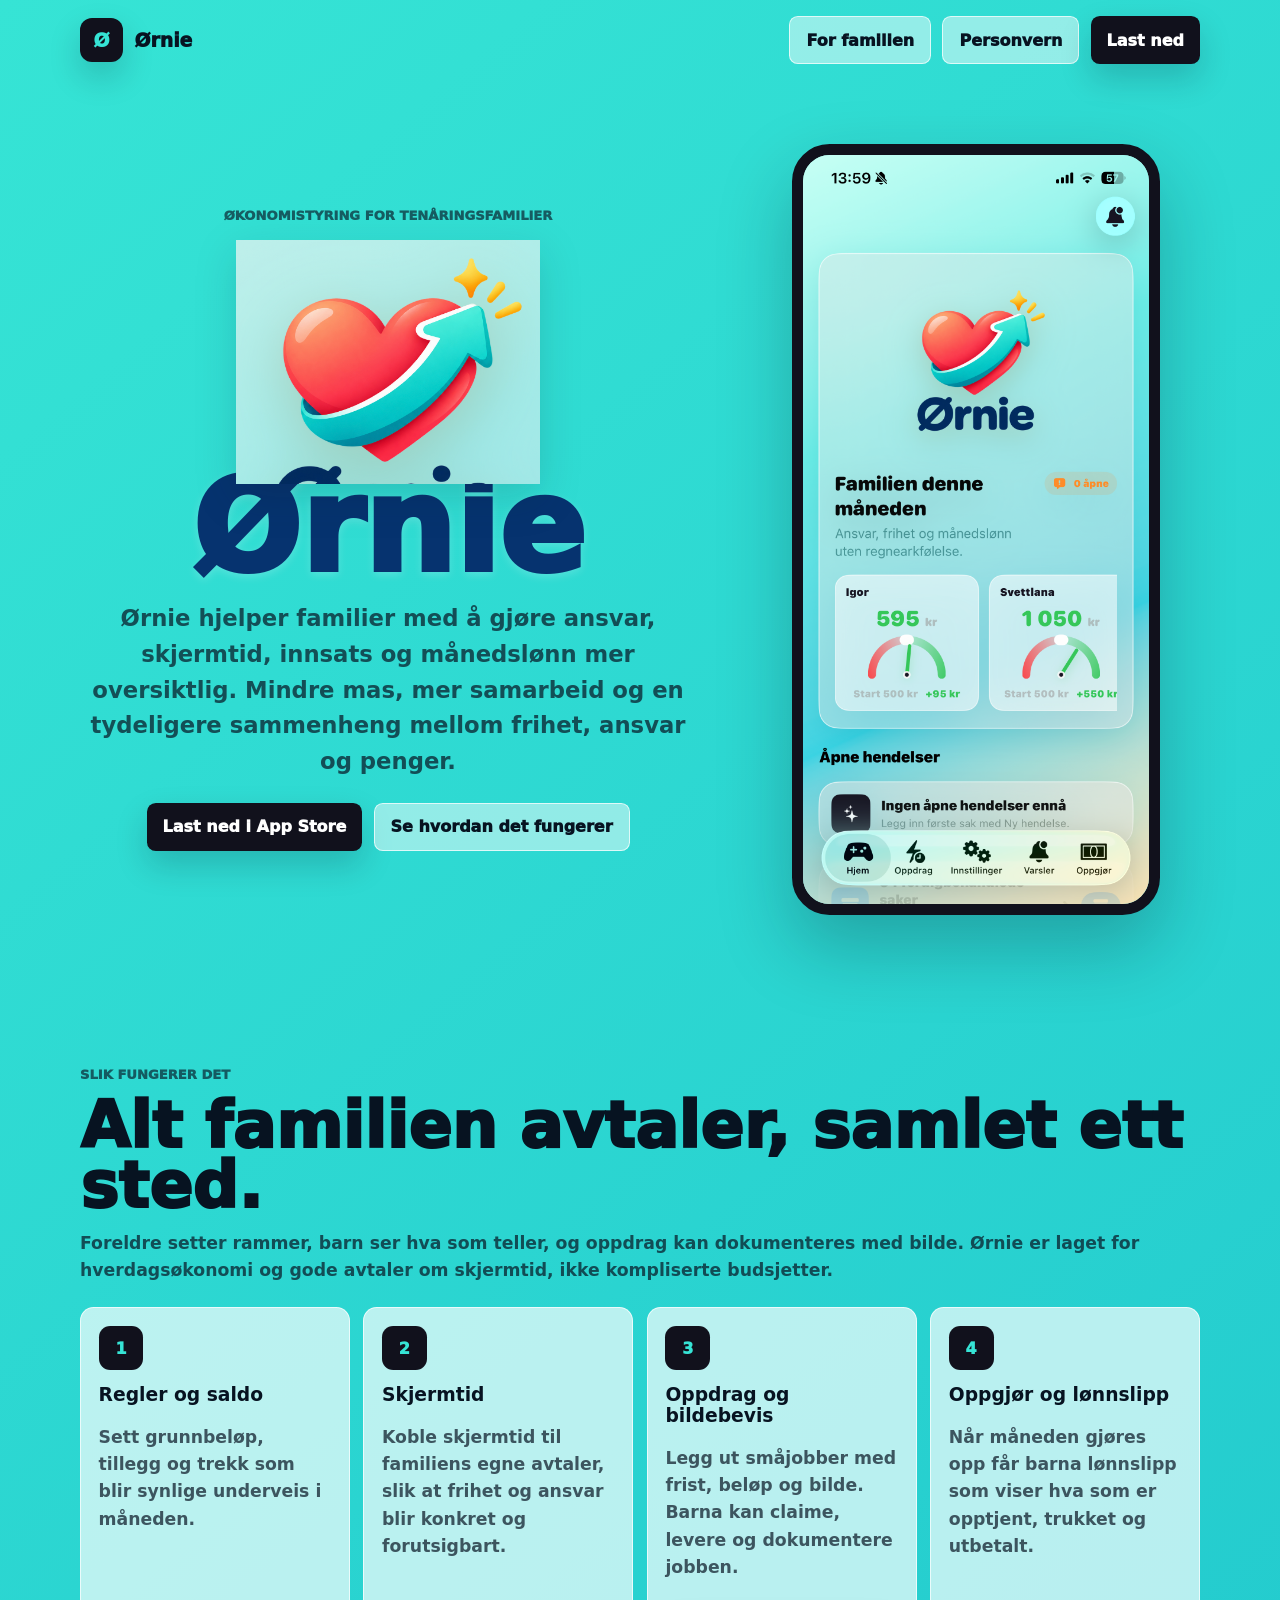
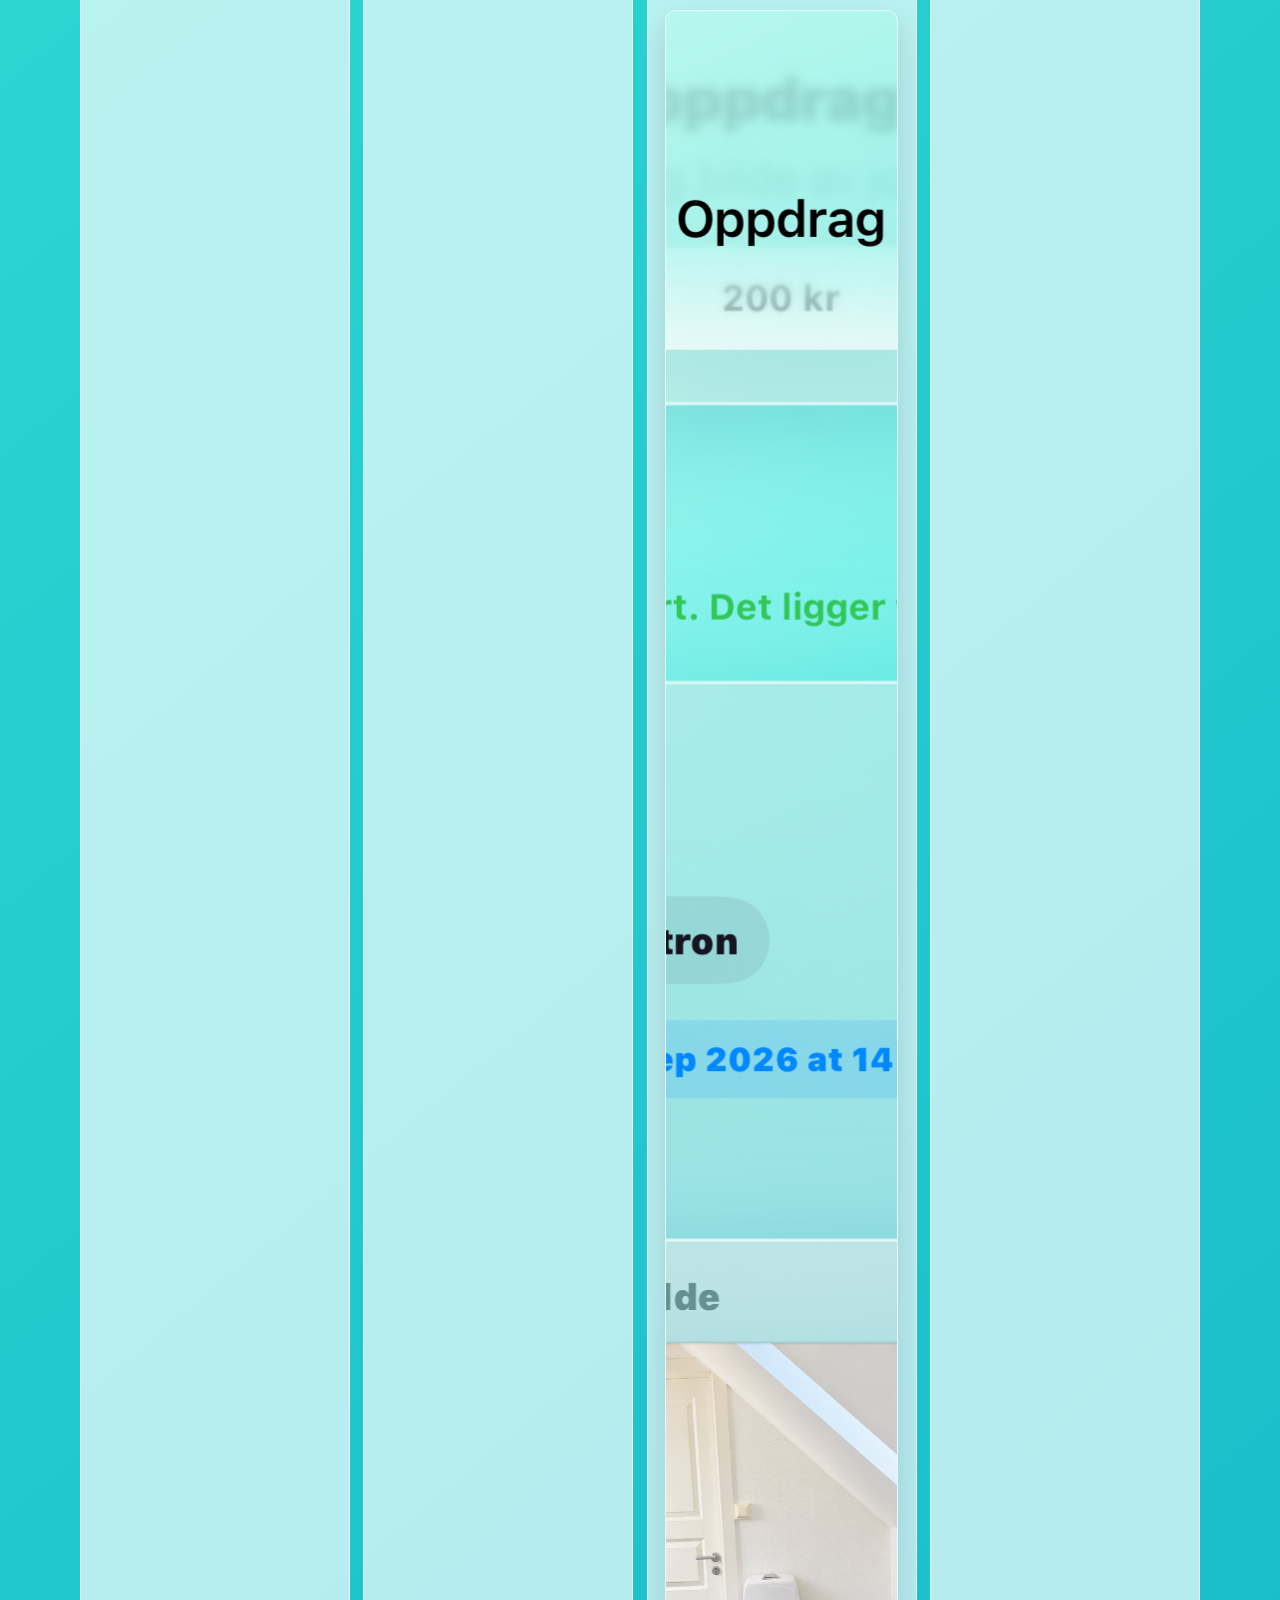
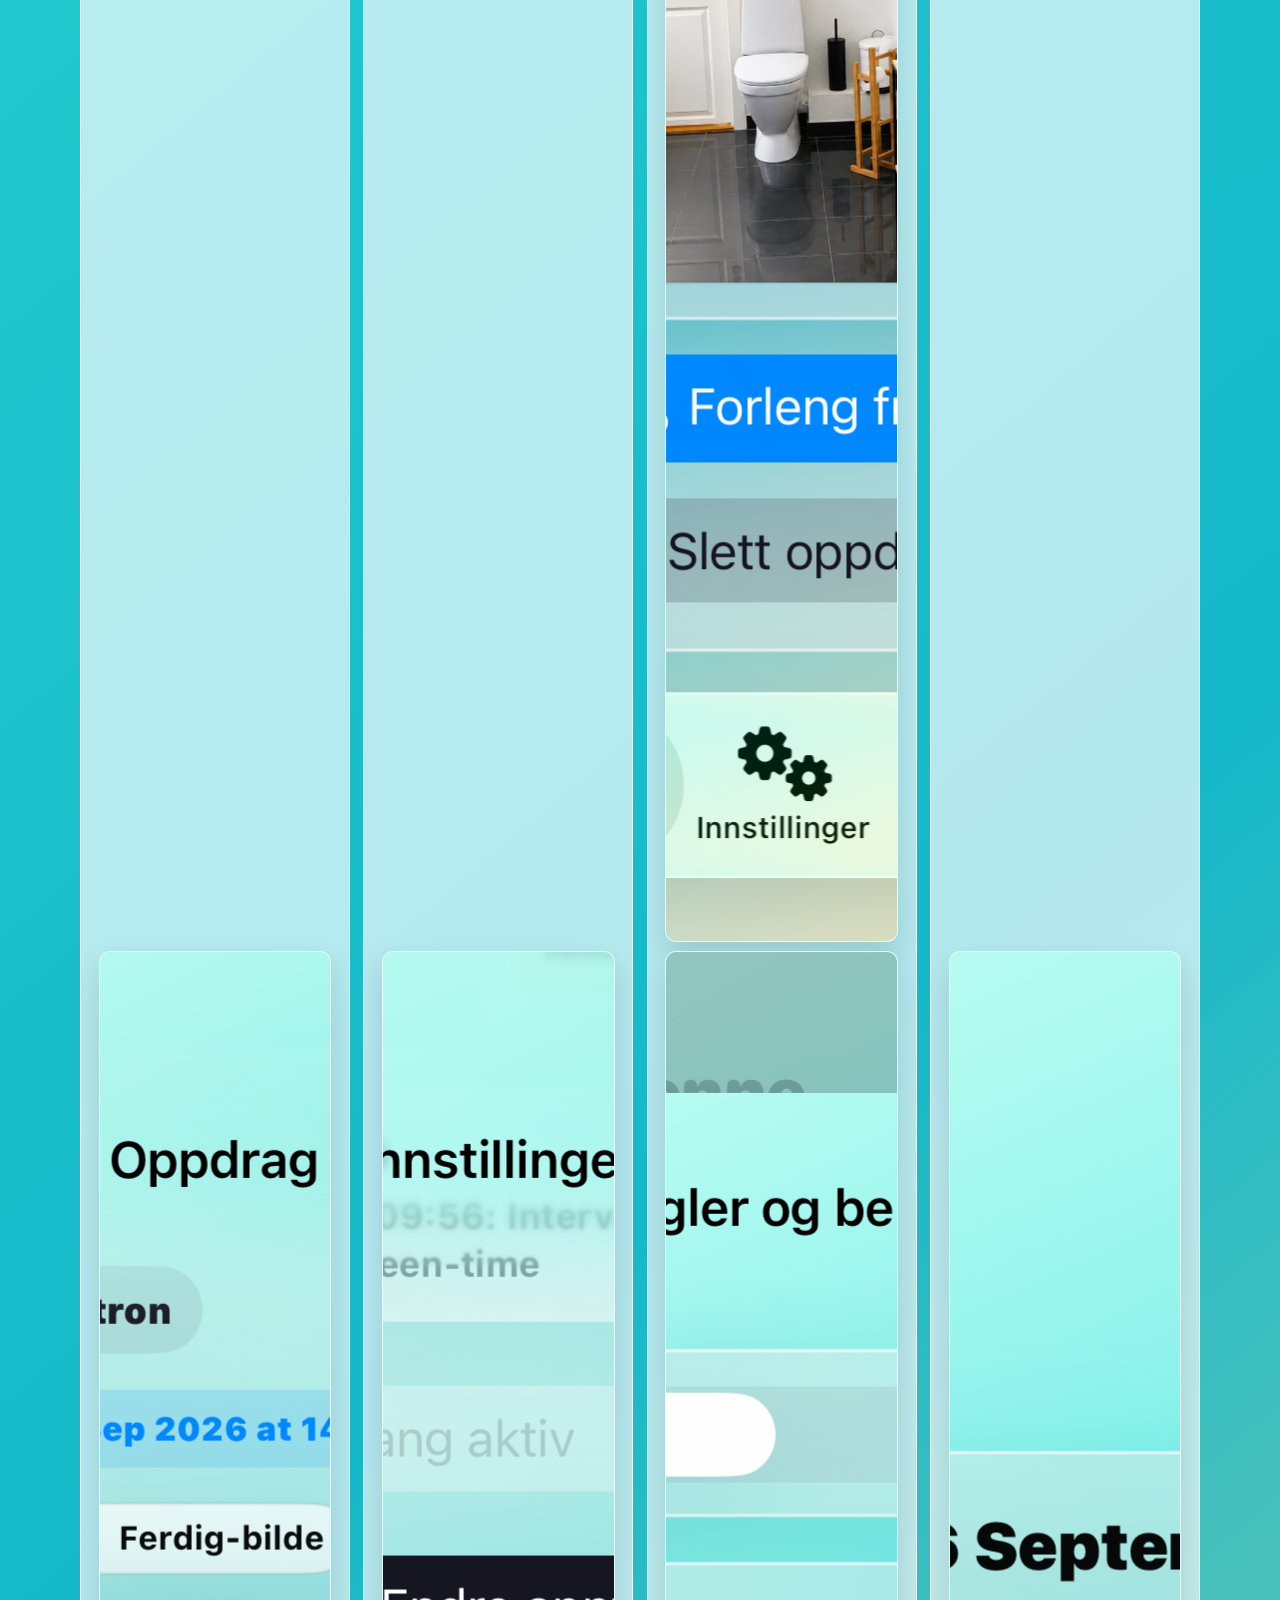
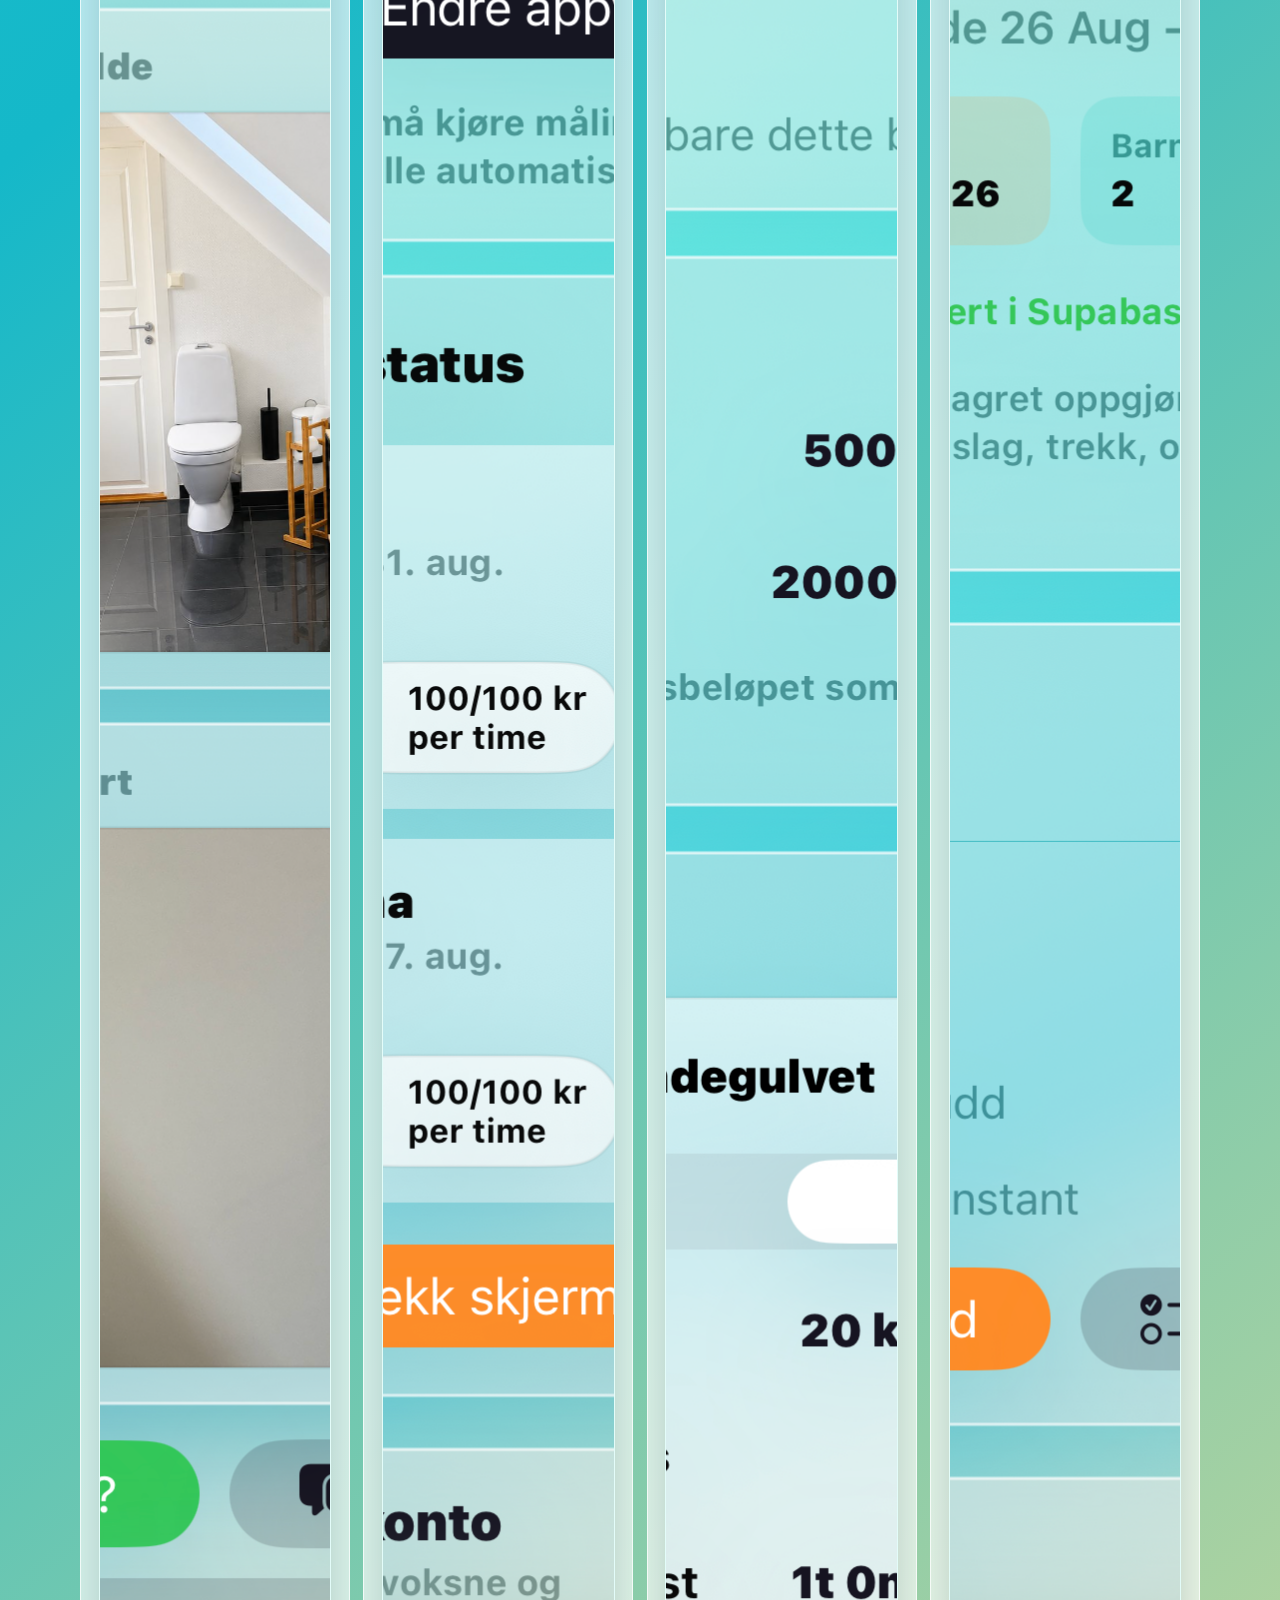
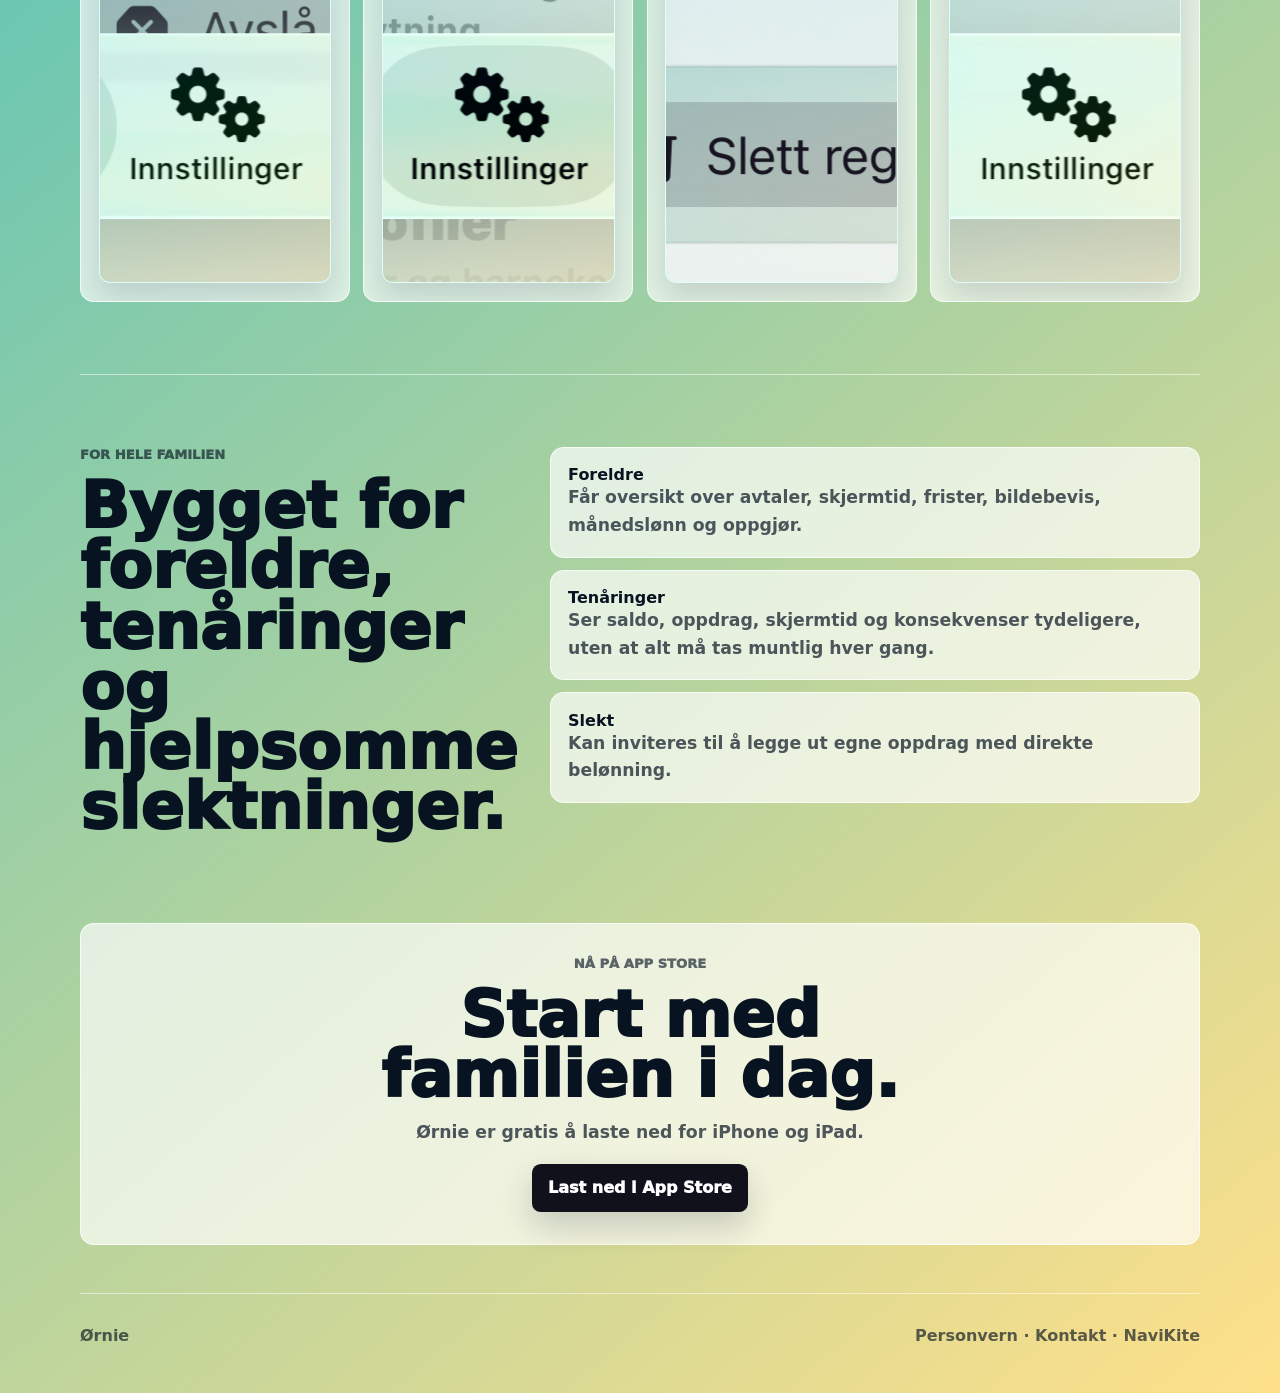
==== ornie/index.html @ 8d22af7d "Use screen time screenshot on Ornie page" ====
<!doctype html>
<html lang="no">
  <head>
    <meta charset="utf-8" />
    <meta name="viewport" content="width=device-width, initial-scale=1" />
    <title>Ørnie - økonomistyring for tenåringsfamilier</title>
    <meta name="description" content="Ørnie hjelper familier med tenåringer å holde oversikt på ansvar, skjermtid, oppdrag, månedslønn og penger." />
    <link rel="canonical" href="https://navikite.com/ornie/" />
    <style>
      :root { --ink:#071321; --aqua:#36e4d5; --teal:#15b8c9; --sun:#ffe08a; --line:rgba(255,255,255,.7); --panel:rgba(255,255,255,.68); --max:1120px; }
      * { box-sizing:border-box; }
      body { margin:0; color:var(--ink); font-family:ui-rounded,"SF Pro Rounded",Inter,system-ui,-apple-system,BlinkMacSystemFont,"Segoe UI",sans-serif; letter-spacing:0; background:linear-gradient(140deg,var(--aqua),var(--teal) 56%,var(--sun)); }
      a { color:inherit; }
      .header,.hero,.section,.footer { width:min(var(--max),calc(100% - 2rem)); margin:0 auto; }
      .header { display:flex; justify-content:space-between; align-items:center; gap:1rem; padding:1rem 0; }
      .brand,.nav,.actions { display:flex; align-items:center; gap:.7rem; }
      .brand { font-size:1.18rem; font-weight:1000; text-decoration:none; }
      .mark { display:grid; place-items:center; width:2.7rem; height:2.7rem; border-radius:.75rem; background:#11111c; color:var(--aqua); box-shadow:0 .9rem 2rem rgba(7,19,33,.18); }
      .button { display:inline-flex; align-items:center; justify-content:center; min-height:3rem; padding:.78rem 1rem; border-radius:.55rem; font-weight:950; text-decoration:none; }
      .button.primary { background:#11111c; color:white; box-shadow:0 .9rem 2rem rgba(7,19,33,.18); }
      .button.light { border:1px solid var(--line); background:rgba(255,255,255,.48); }
      .hero { min-height:calc(100vh - 5rem); display:grid; grid-template-columns:minmax(0,1fr) minmax(18rem,.74fr); gap:3rem; align-items:center; padding:3rem 0 4rem; }
      .hero-copy { display:flex; flex-direction:column; align-items:center; text-align:center; }
      .eyebrow { margin:0 0 .9rem; color:rgba(7,19,33,.64); text-transform:uppercase; font-size:.82rem; font-weight:1000; }
      h1,h2,h3,p { margin-top:0; }
      h1 { max-width:10ch; margin-bottom:1.2rem; font-size:clamp(4rem,12vw,8rem); line-height:.86; font-weight:1000; }
      .hero-lockup { display:grid; justify-items:center; margin:.2rem 0 1.1rem; }
      .hero-lockup h1 { margin:0; color:#06336f; text-shadow:0 .18rem .55rem rgba(255,255,255,.18); }
      .app-logo-crop { width:min(19rem,78vw); aspect-ratio:1.25; margin:0 auto -.65rem; background-image:url('/assets/IMG_1678.png'); background-repeat:no-repeat; background-size:42rem auto; background-position:center 20.2%; filter:drop-shadow(0 .85rem 1.25rem rgba(7,19,33,.14)); }
      h2 { margin-bottom:.85rem; font-size:clamp(2.1rem,5vw,4.4rem); line-height:.94; font-weight:1000; }
      .lead,.section-copy,.feature p,.person span { color:rgba(7,19,33,.7); font-size:1.08rem; line-height:1.58; font-weight:720; }
      .lead { max-width:42rem; font-size:clamp(1.15rem,2.1vw,1.42rem); }
      .hero-copy .actions { justify-content:center; flex-wrap:wrap; }
      .phone { width:min(100%,23rem); margin-left:auto; border:.72rem solid #11111c; border-radius:2.35rem; overflow:hidden; background:#9af6ea; box-shadow:0 2rem 4.5rem rgba(7,19,33,.25); }
      .phone img { display:block; width:100%; height:auto; }
      .section { padding:4.5rem 0; }
      .grid { display:grid; grid-template-columns:repeat(4,minmax(0,1fr)); gap:.85rem; margin-top:1.4rem; align-items:stretch; }
      .feature,.person,.cta { border:1px solid var(--line); border-radius:.85rem; background:var(--panel); }
      .feature,.person { padding:1.1rem; }
      .feature { display:flex; flex-direction:column; min-height:100%; overflow:hidden; }
      .icon { display:grid; place-items:center; width:2.8rem; height:2.8rem; margin-bottom:.85rem; border-radius:.7rem; background:#11111c; color:var(--aqua); font-weight:1000; }
      .feature-shot { display:grid; gap:.6rem; margin-top:auto; padding-top:.7rem; }
      .feature-shot img { display:block; width:100%; aspect-ratio:9/16; object-fit:cover; object-position:top center; border-radius:.7rem; border:1px solid rgba(255,255,255,.72); box-shadow:0 .85rem 1.8rem rgba(7,19,33,.14); background:#9af6ea; }
      .people { display:grid; grid-template-columns:.8fr 1.2fr; gap:2rem; align-items:start; border-top:1px solid rgba(255,255,255,.55); }
      .list { display:grid; gap:.75rem; }
      .person strong,.person span { display:block; }
      .cta { margin-bottom:3rem; padding:2rem; text-align:center; }
      .cta h2 { max-width:12ch; margin-inline:auto; }
      .cta .actions { justify-content:center; }
      .footer { display:flex; justify-content:space-between; gap:1rem; padding:2rem 0 3rem; border-top:1px solid rgba(255,255,255,.55); color:rgba(7,19,33,.66); font-weight:850; }
      .footer a { text-decoration:none; } .footer a:hover { text-decoration:underline; }
      @media (max-width:860px){ .header,.footer{align-items:flex-start;flex-direction:column}.hero,.people{min-height:auto;grid-template-columns:1fr}.phone{margin:0 auto}.grid{grid-template-columns:repeat(2,minmax(0,1fr))} }
      @media (max-width:560px){ .nav,.actions{width:100%;flex-direction:column;align-items:stretch}.button{width:100%}h1{font-size:4.2rem}.app-logo-crop{width:min(16.5rem,82vw);background-size:36rem auto}.grid{grid-template-columns:1fr}.feature-shot img{max-height:32rem} }
    </style>
  </head>
  <body>
    <header class="header">
      <a class="brand" href="https://navikite.com/ornie/" aria-label="Ørnie hjem"><span class="mark" aria-hidden="true">Ø</span><span>Ørnie</span></a>
      <nav class="nav" aria-label="Lenker"><a class="button light" href="#for-familien">For familien</a><a class="button light" href="privacy.html">Personvern</a><a class="button primary" href="https://apps.apple.com/no/app/%C3%B8rnie/id6800534361" target="_blank" rel="noopener">Last ned</a></nav>
    </header>
    <main>
      <section class="hero">
        <div class="hero-copy">
          <p class="eyebrow">Økonomistyring for tenåringsfamilier</p>
          <div class="hero-lockup" aria-label="Ørnie">
            <div class="app-logo-crop" aria-hidden="true"></div>
            <h1>Ørnie</h1>
          </div>
          <p class="lead">Ørnie hjelper familier med å gjøre ansvar, skjermtid, innsats og månedslønn mer oversiktlig. Mindre mas, mer samarbeid og en tydeligere sammenheng mellom frihet, ansvar og penger.</p>
          <div class="actions"><a class="button primary" href="https://apps.apple.com/no/app/%C3%B8rnie/id6800534361" target="_blank" rel="noopener">Last ned i App Store</a><a class="button light" href="#slik-fungerer-det">Se hvordan det fungerer</a></div>
        </div>
        <figure class="phone" aria-label="Skjermbilde fra Ørnies hovedside">
          <img src="/assets/IMG_1678.png" alt="Ørnie hovedside med familieoversikt, månedslønn og åpne hendelser" width="1170" height="2532" />
        </figure>
      </section>
      <section id="slik-fungerer-det" class="section">
        <p class="eyebrow">Slik fungerer det</p><h2>Alt familien avtaler, samlet ett sted.</h2><p class="section-copy">Foreldre setter rammer, barn ser hva som teller, og oppdrag kan dokumenteres med bilde. Ørnie er laget for hverdagsøkonomi og gode avtaler om skjermtid, ikke kompliserte budsjetter.</p>
        <div class="grid">
          <article class="feature"><span class="icon">1</span><h3>Regler og saldo</h3><p>Sett grunnbeløp, tillegg og trekk som blir synlige underveis i måneden.</p><div class="feature-shot"><img src="/assets/IMG_1682.png" alt="Regler og beløp i Ørnie" width="1170" height="2532" loading="lazy" /></div></article>
          <article class="feature"><span class="icon">2</span><h3>Skjermtid</h3><p>Koble skjermtid til familiens egne avtaler, slik at frihet og ansvar blir konkret og forutsigbart.</p><div class="feature-shot"><img src="/assets/IMG_1684.png" alt="Skjermtidstatus i Ørnie" width="1170" height="2532" loading="lazy" /></div></article>
          <article class="feature"><span class="icon">3</span><h3>Oppdrag og bildebevis</h3><p>Legg ut småjobber med frist, beløp og bilde. Barna kan claime, levere og dokumentere jobben.</p><div class="feature-shot"><img src="/assets/IMG_1679.png" alt="Oppdrag med frist og bilde i Ørnie" width="1170" height="2532" loading="lazy" /><img src="/assets/IMG_1681.png" alt="Bildebevis og godkjenning i Ørnie" width="1170" height="2532" loading="lazy" /></div></article>
          <article class="feature"><span class="icon">4</span><h3>Oppgjør og lønnslipp</h3><p>Når måneden gjøres opp får barna lønnslipp som viser hva som er opptjent, trukket og utbetalt.</p><div class="feature-shot"><img src="/assets/IMG_1680.png" alt="Månedsoppgjør i Ørnie" width="1170" height="2532" loading="lazy" /></div></article>
        </div>
      </section>
      <section id="for-familien" class="section people"><div><p class="eyebrow">For hele familien</p><h2>Bygget for foreldre, tenåringer og hjelpsomme slektninger.</h2></div><div class="list"><div class="person"><strong>Foreldre</strong><span>Får oversikt over avtaler, skjermtid, frister, bildebevis, månedslønn og oppgjør.</span></div><div class="person"><strong>Tenåringer</strong><span>Ser saldo, oppdrag, skjermtid og konsekvenser tydeligere, uten at alt må tas muntlig hver gang.</span></div><div class="person"><strong>Slekt</strong><span>Kan inviteres til å legge ut egne oppdrag med direkte belønning.</span></div></div></section>
      <section class="section cta"><p class="eyebrow">Nå på App Store</p><h2>Start med familien i dag.</h2><p class="section-copy">Ørnie er gratis å laste ned for iPhone og iPad.</p><div class="actions"><a class="button primary" href="https://apps.apple.com/no/app/%C3%B8rnie/id6800534361" target="_blank" rel="noopener">Last ned i App Store</a></div></section>
    </main>
    <footer class="footer"><span>Ørnie</span><span><a href="privacy.html">Personvern</a> · <a href="mailto:earnie@navikite.com">Kontakt</a> · <a href="https://navikite.com/">NaviKite</a></span></footer>
  </body>
</html>
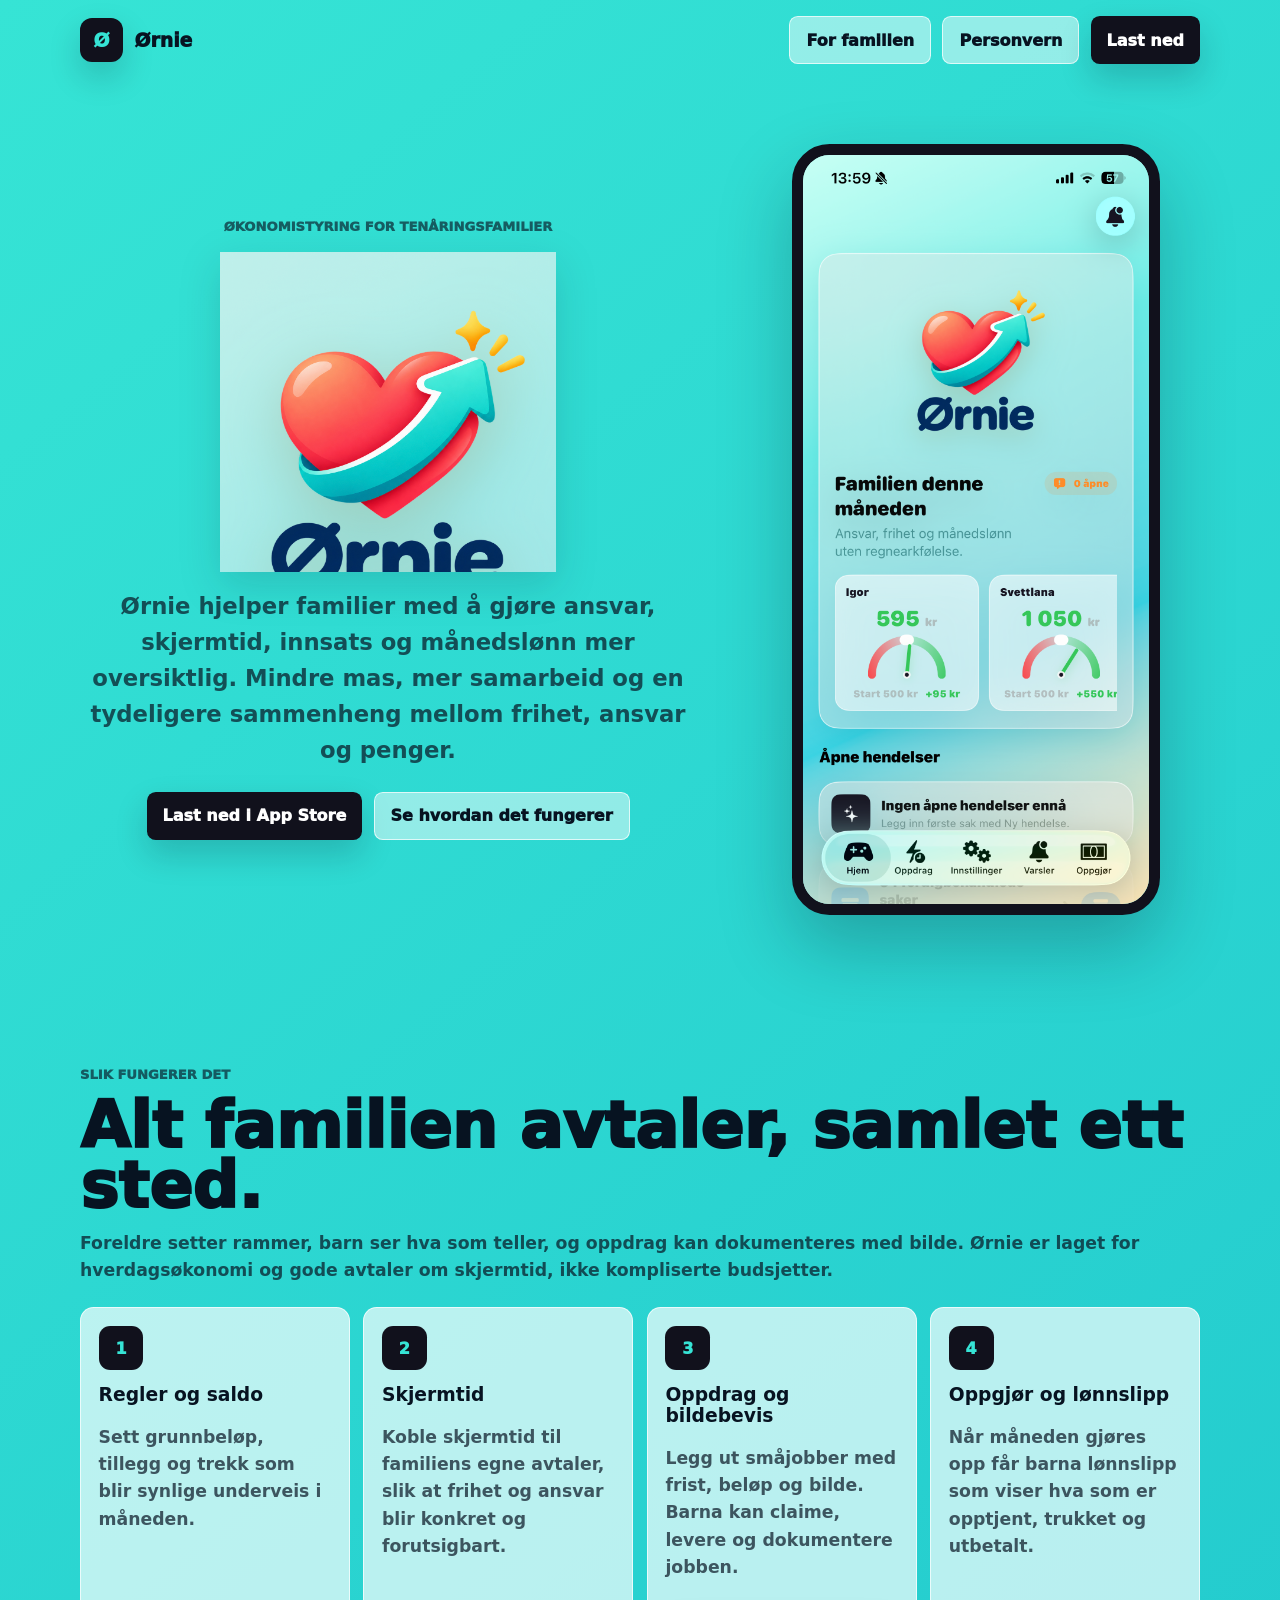
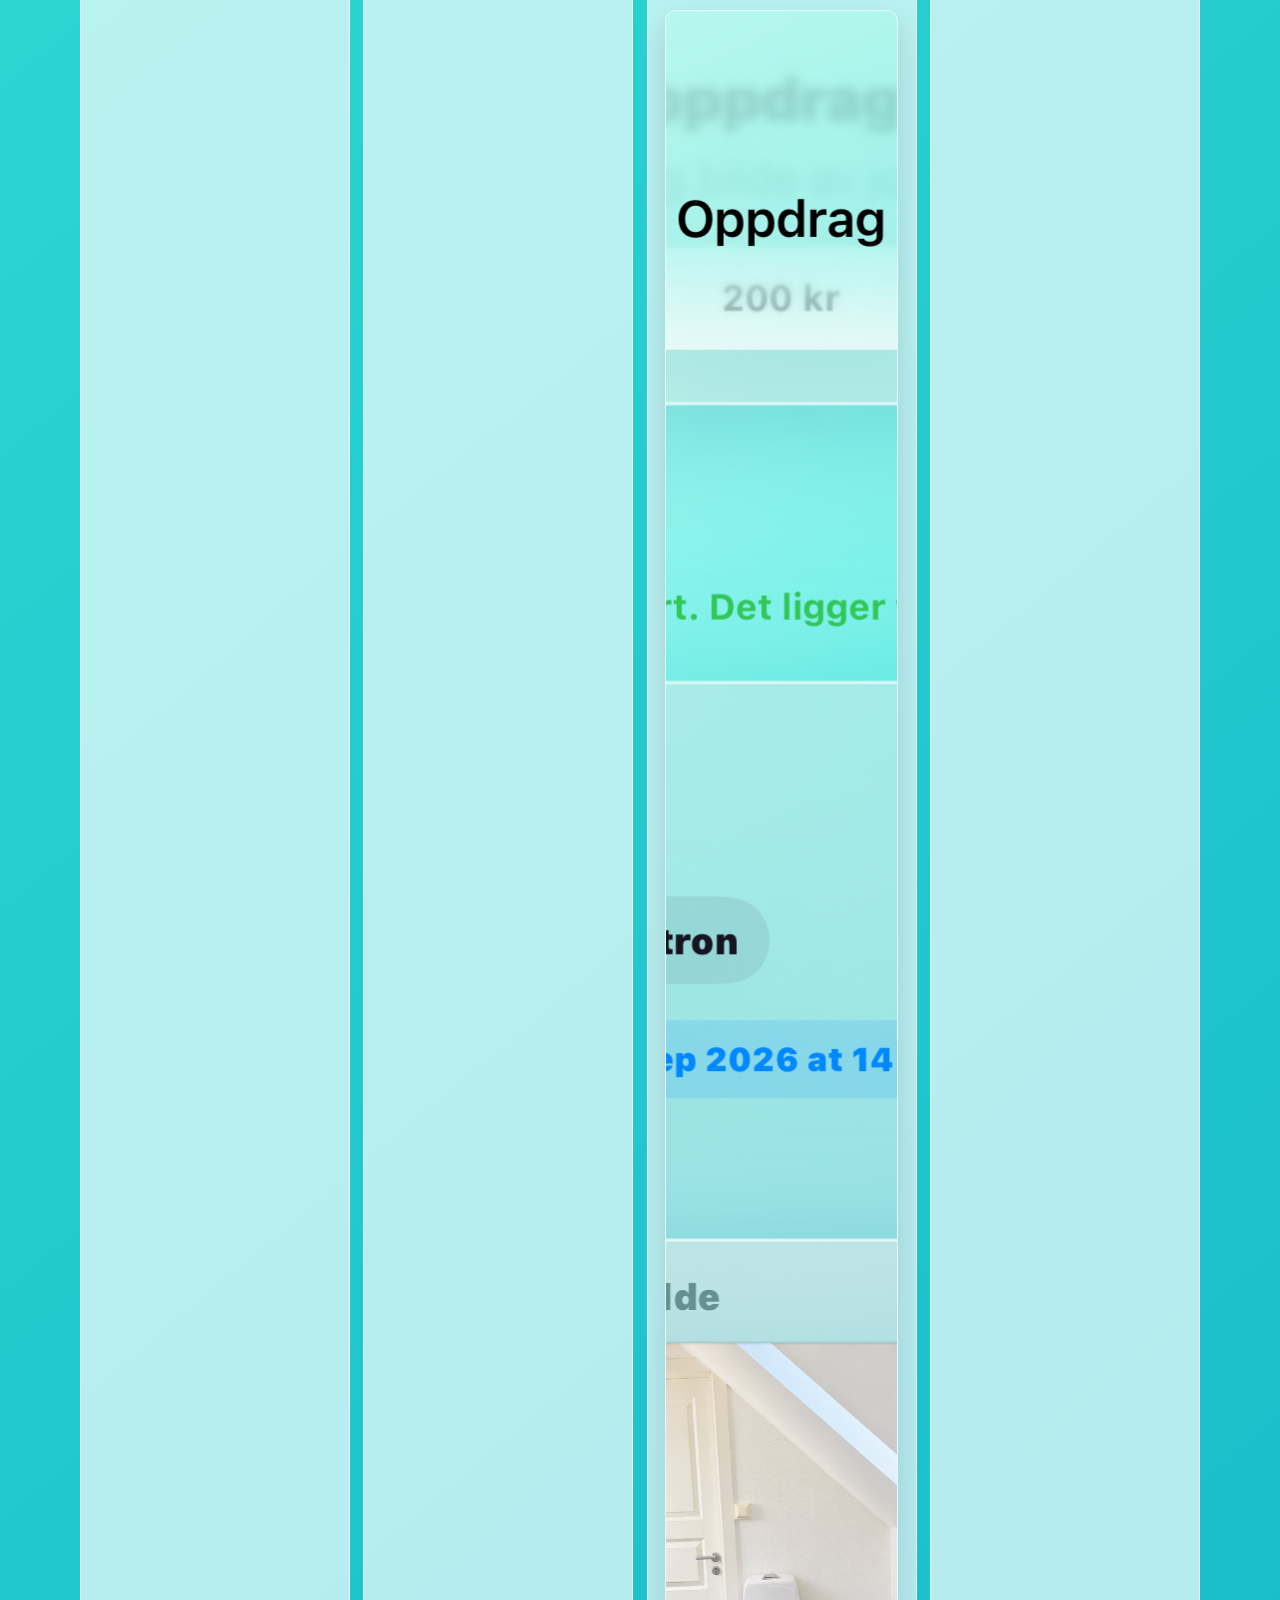
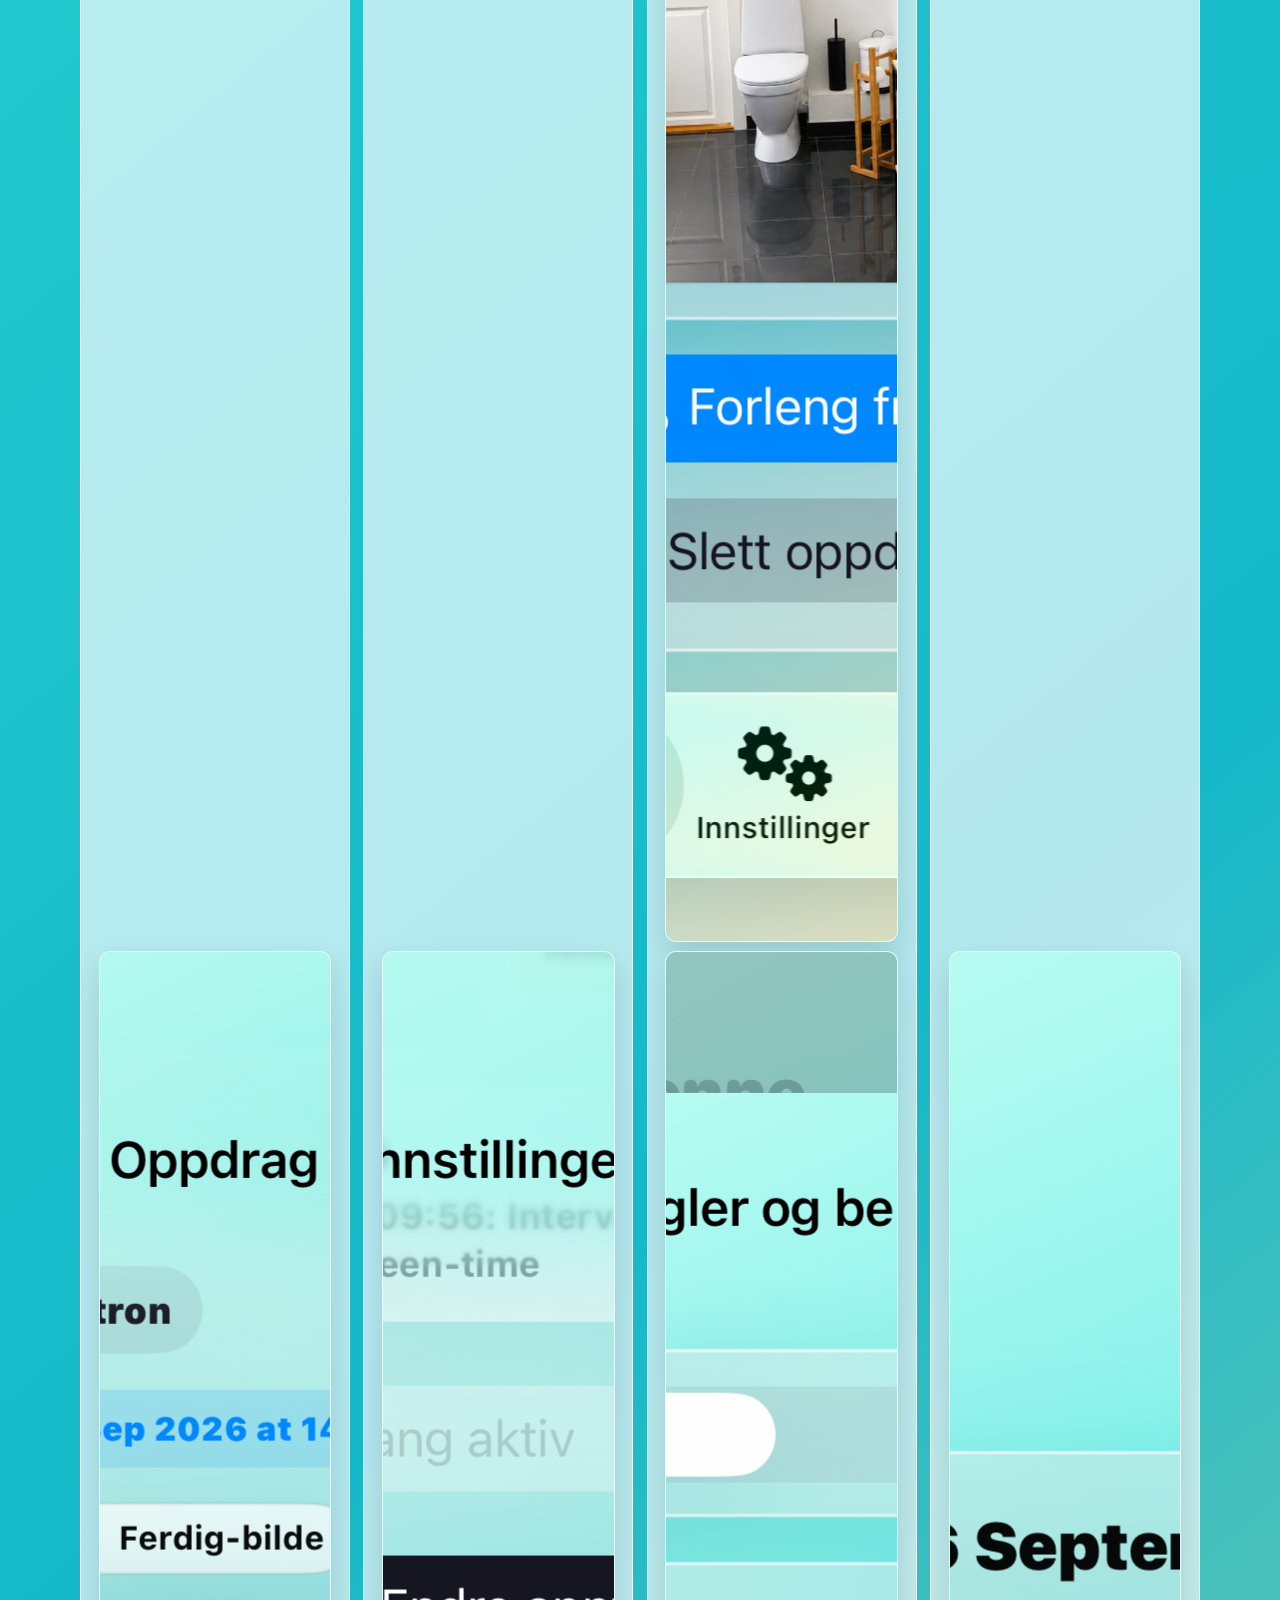
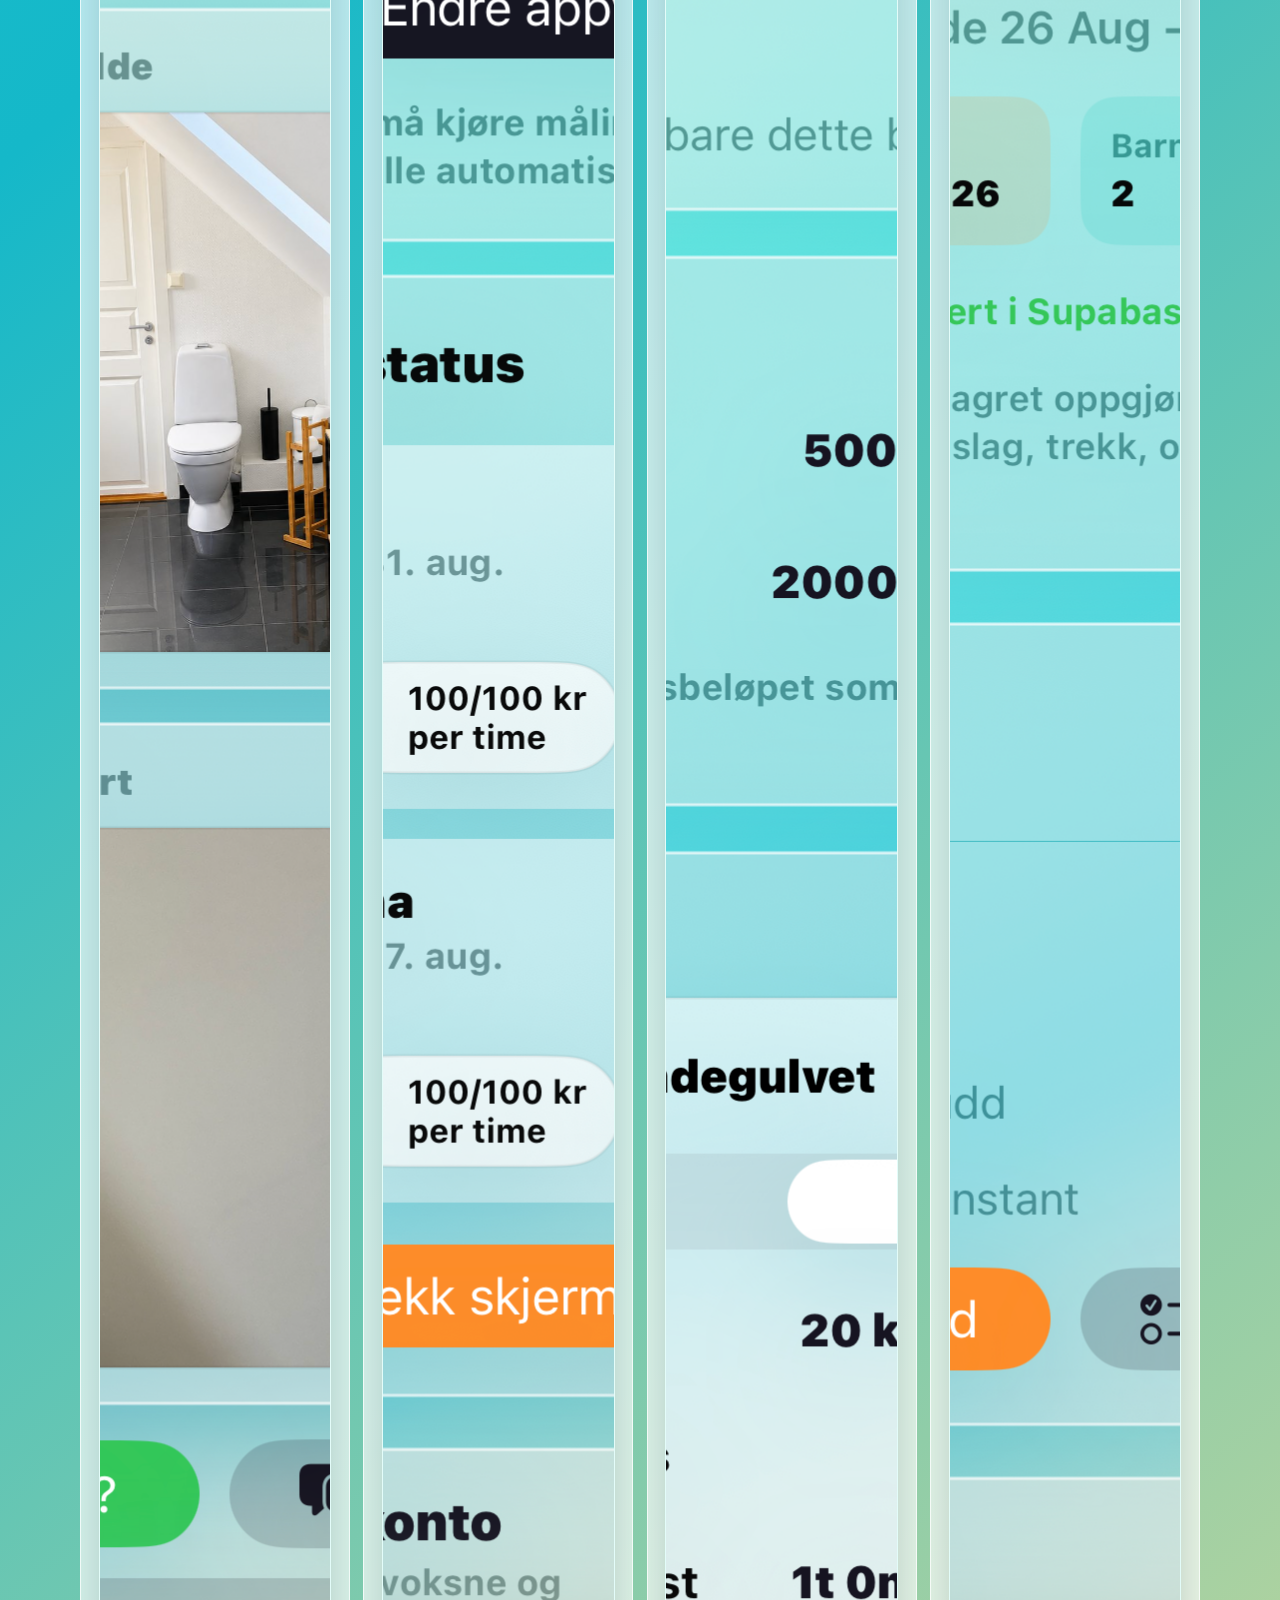
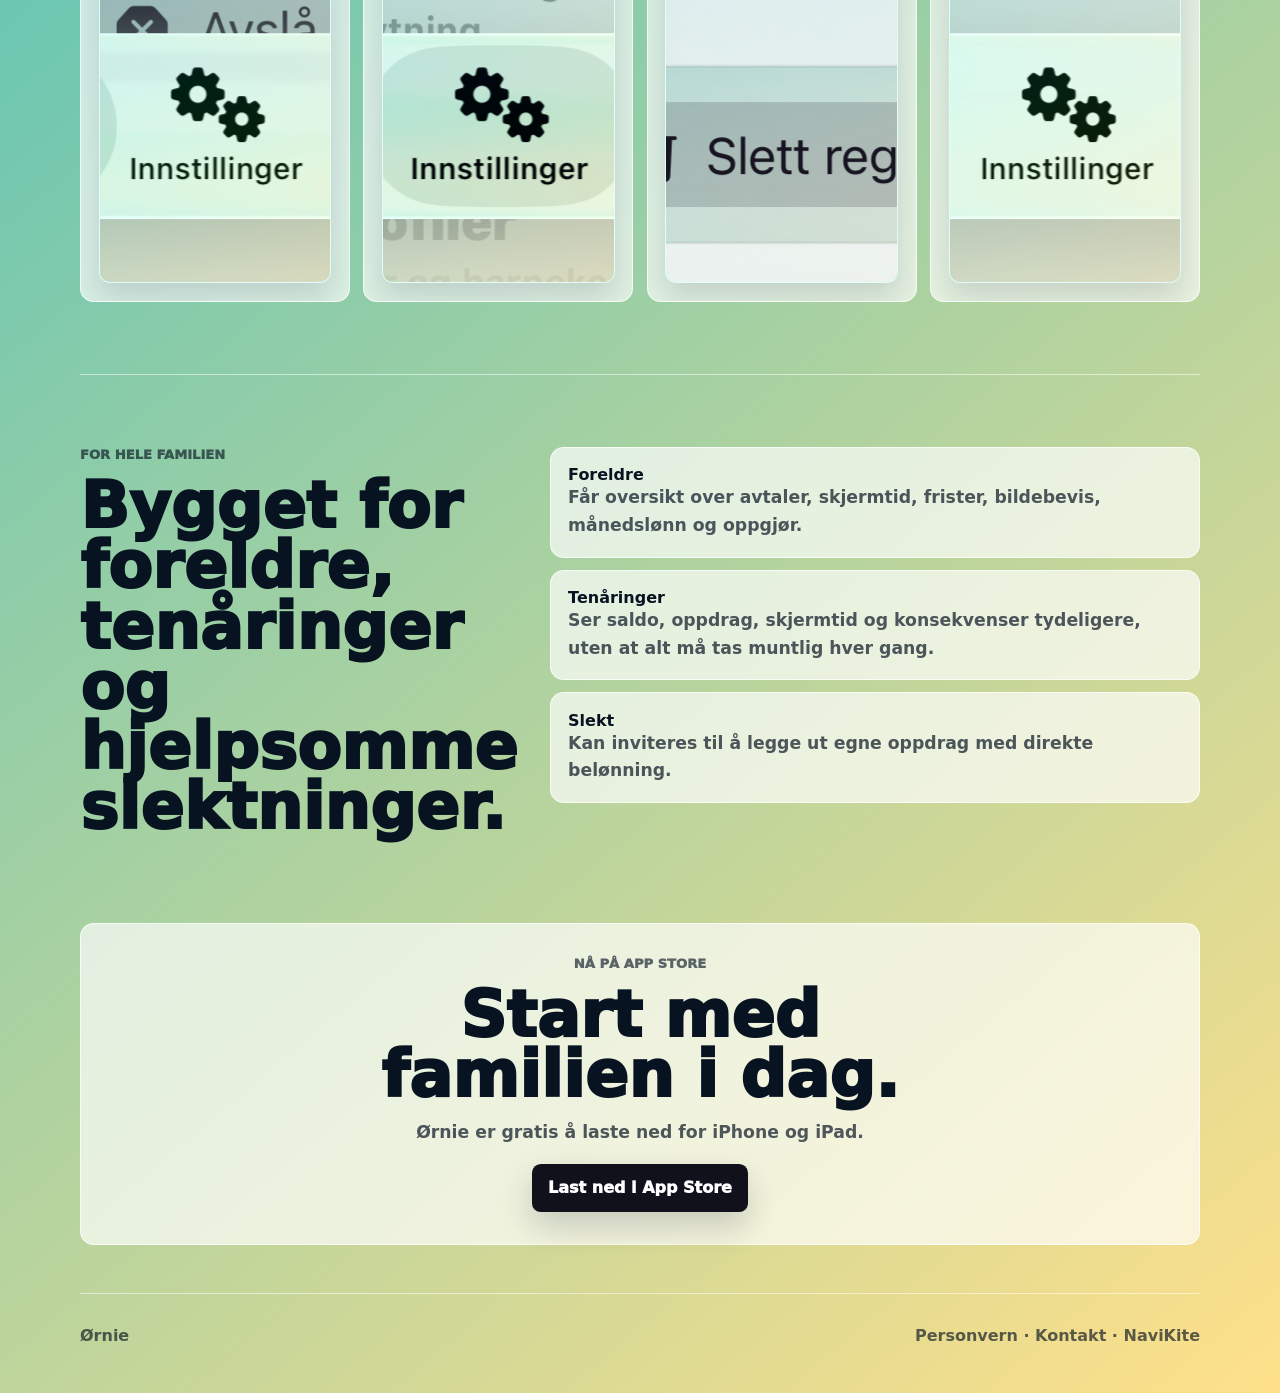
==== commit b7f1d16c: "Fix Ornie hero logo rendering" ====
--- a/ornie/index.html
+++ b/ornie/index.html
@@ -6,6 +6,7 @@
     <title>Ørnie - økonomistyring for tenåringsfamilier</title>
     <meta name="description" content="Ørnie hjelper familier med tenåringer å holde oversikt på ansvar, skjermtid, oppdrag, månedslønn og penger." />
     <link rel="canonical" href="https://navikite.com/ornie/" />
+    <!-- Build marker: 2026-08-31 hero-logo-refresh -->
     <style>
       :root { --ink:#071321; --aqua:#36e4d5; --teal:#15b8c9; --sun:#ffe08a; --line:rgba(255,255,255,.7); --panel:rgba(255,255,255,.68); --max:1120px; }
       * { box-sizing:border-box; }
@@ -23,10 +24,10 @@
       .hero-copy { display:flex; flex-direction:column; align-items:center; text-align:center; }
       .eyebrow { margin:0 0 .9rem; color:rgba(7,19,33,.64); text-transform:uppercase; font-size:.82rem; font-weight:1000; }
       h1,h2,h3,p { margin-top:0; }
-      h1 { max-width:10ch; margin-bottom:1.2rem; font-size:clamp(4rem,12vw,8rem); line-height:.86; font-weight:1000; }
-      .hero-lockup { display:grid; justify-items:center; margin:.2rem 0 1.1rem; }
-      .hero-lockup h1 { margin:0; color:#06336f; text-shadow:0 .18rem .55rem rgba(255,255,255,.18); }
-      .app-logo-crop { width:min(19rem,78vw); aspect-ratio:1.25; margin:0 auto -.65rem; background-image:url('/assets/IMG_1678.png'); background-repeat:no-repeat; background-size:42rem auto; background-position:center 20.2%; filter:drop-shadow(0 .85rem 1.25rem rgba(7,19,33,.14)); }
+      h1 { margin:0; }
+      .sr-only { position:absolute; width:1px; height:1px; padding:0; margin:-1px; overflow:hidden; clip:rect(0,0,0,0); white-space:nowrap; border:0; }
+      .hero-lockup { display:grid; justify-items:center; width:100%; margin:.2rem 0 1.1rem; }
+      .app-logo-crop { width:min(21rem,82vw); aspect-ratio:1.05; margin:0 auto; background-image:url('/assets/IMG_1678.png'); background-repeat:no-repeat; background-size:43rem auto; background-position:center 18%; filter:drop-shadow(0 .85rem 1.25rem rgba(7,19,33,.14)); }
       h2 { margin-bottom:.85rem; font-size:clamp(2.1rem,5vw,4.4rem); line-height:.94; font-weight:1000; }
       .lead,.section-copy,.feature p,.person span { color:rgba(7,19,33,.7); font-size:1.08rem; line-height:1.58; font-weight:720; }
       .lead { max-width:42rem; font-size:clamp(1.15rem,2.1vw,1.42rem); }
@@ -50,7 +51,7 @@
       .footer { display:flex; justify-content:space-between; gap:1rem; padding:2rem 0 3rem; border-top:1px solid rgba(255,255,255,.55); color:rgba(7,19,33,.66); font-weight:850; }
       .footer a { text-decoration:none; } .footer a:hover { text-decoration:underline; }
       @media (max-width:860px){ .header,.footer{align-items:flex-start;flex-direction:column}.hero,.people{min-height:auto;grid-template-columns:1fr}.phone{margin:0 auto}.grid{grid-template-columns:repeat(2,minmax(0,1fr))} }
-      @media (max-width:560px){ .nav,.actions{width:100%;flex-direction:column;align-items:stretch}.button{width:100%}h1{font-size:4.2rem}.app-logo-crop{width:min(16.5rem,82vw);background-size:36rem auto}.grid{grid-template-columns:1fr}.feature-shot img{max-height:32rem} }
+      @media (max-width:560px){ .nav,.actions{width:100%;flex-direction:column;align-items:stretch}.button{width:100%}.app-logo-crop{width:min(18rem,88vw);background-size:37rem auto}.grid{grid-template-columns:1fr}.feature-shot img{max-height:32rem} }
     </style>
   </head>
   <body>
@@ -64,7 +65,7 @@
           <p class="eyebrow">Økonomistyring for tenåringsfamilier</p>
           <div class="hero-lockup" aria-label="Ørnie">
             <div class="app-logo-crop" aria-hidden="true"></div>
-            <h1>Ørnie</h1>
+            <h1 class="sr-only">Ørnie</h1>
           </div>
           <p class="lead">Ørnie hjelper familier med å gjøre ansvar, skjermtid, innsats og månedslønn mer oversiktlig. Mindre mas, mer samarbeid og en tydeligere sammenheng mellom frihet, ansvar og penger.</p>
           <div class="actions"><a class="button primary" href="https://apps.apple.com/no/app/%C3%B8rnie/id6800534361" target="_blank" rel="noopener">Last ned i App Store</a><a class="button light" href="#slik-fungerer-det">Se hvordan det fungerer</a></div>
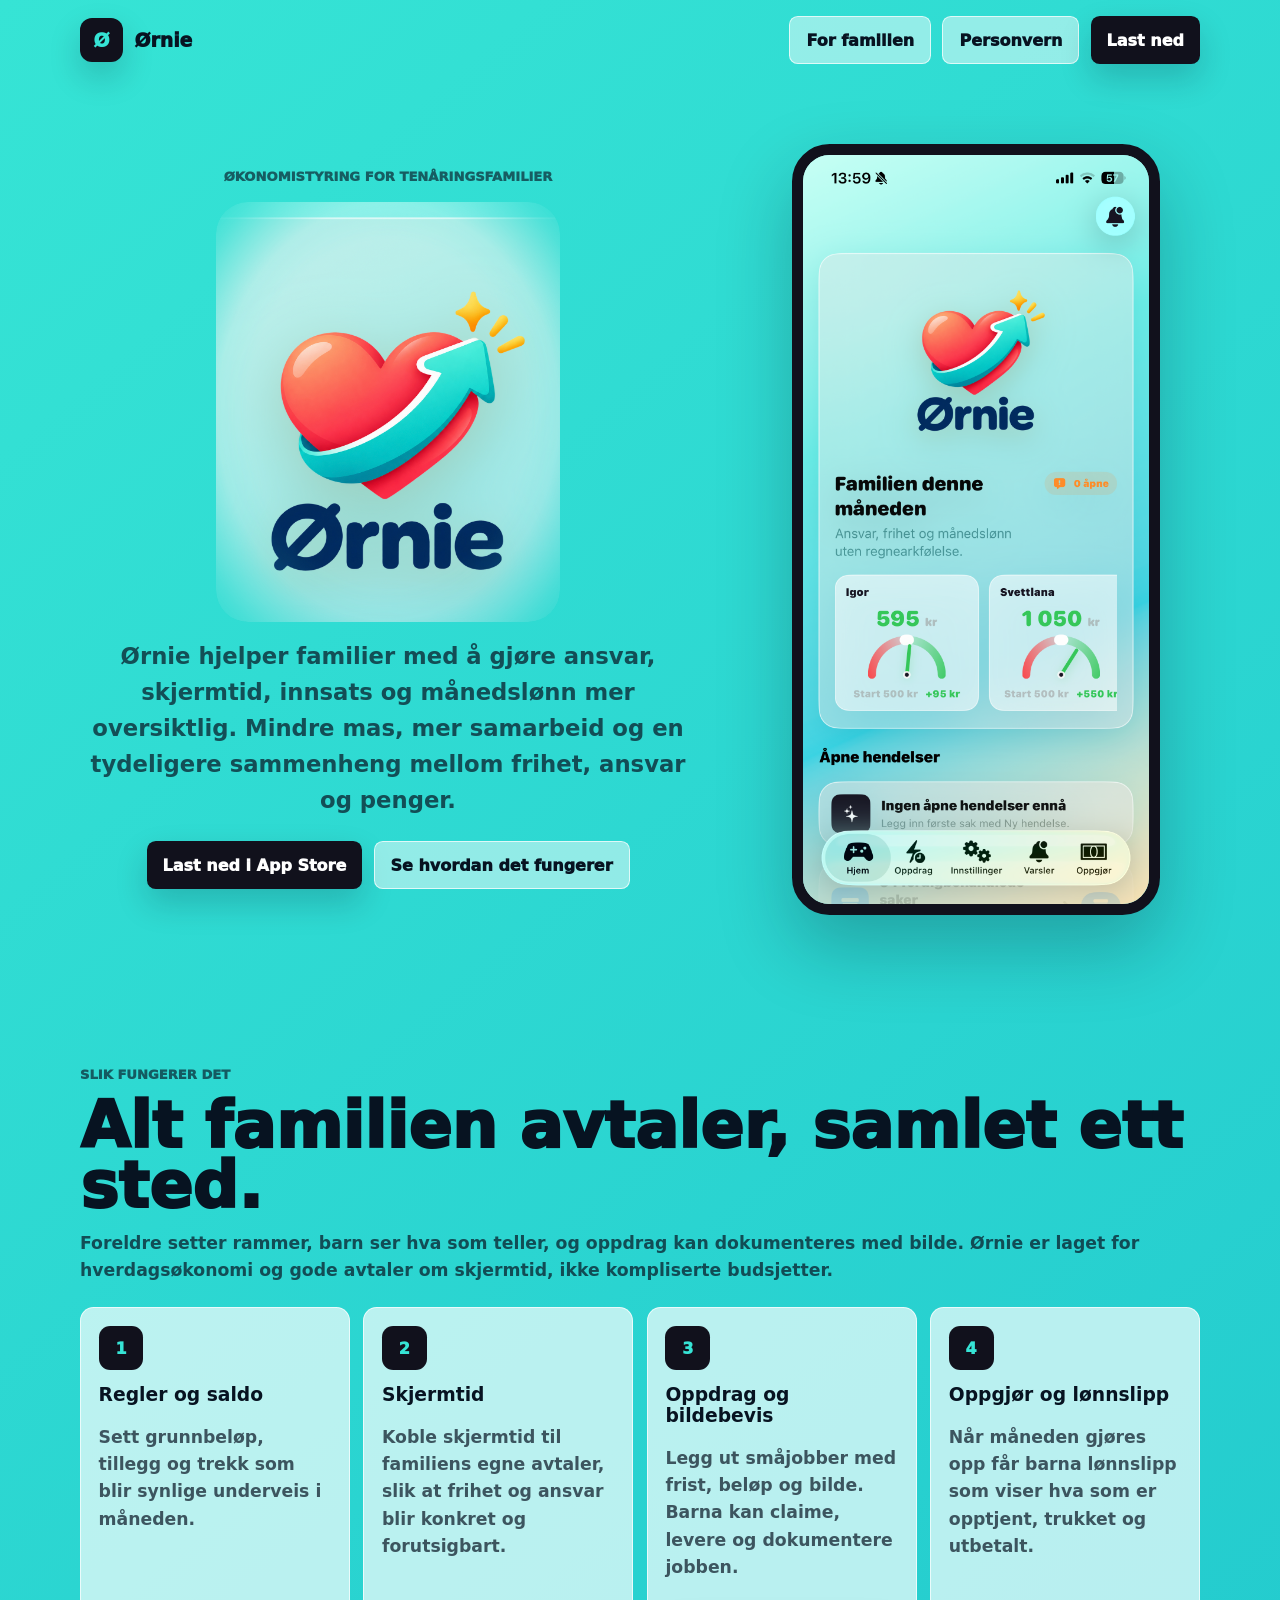
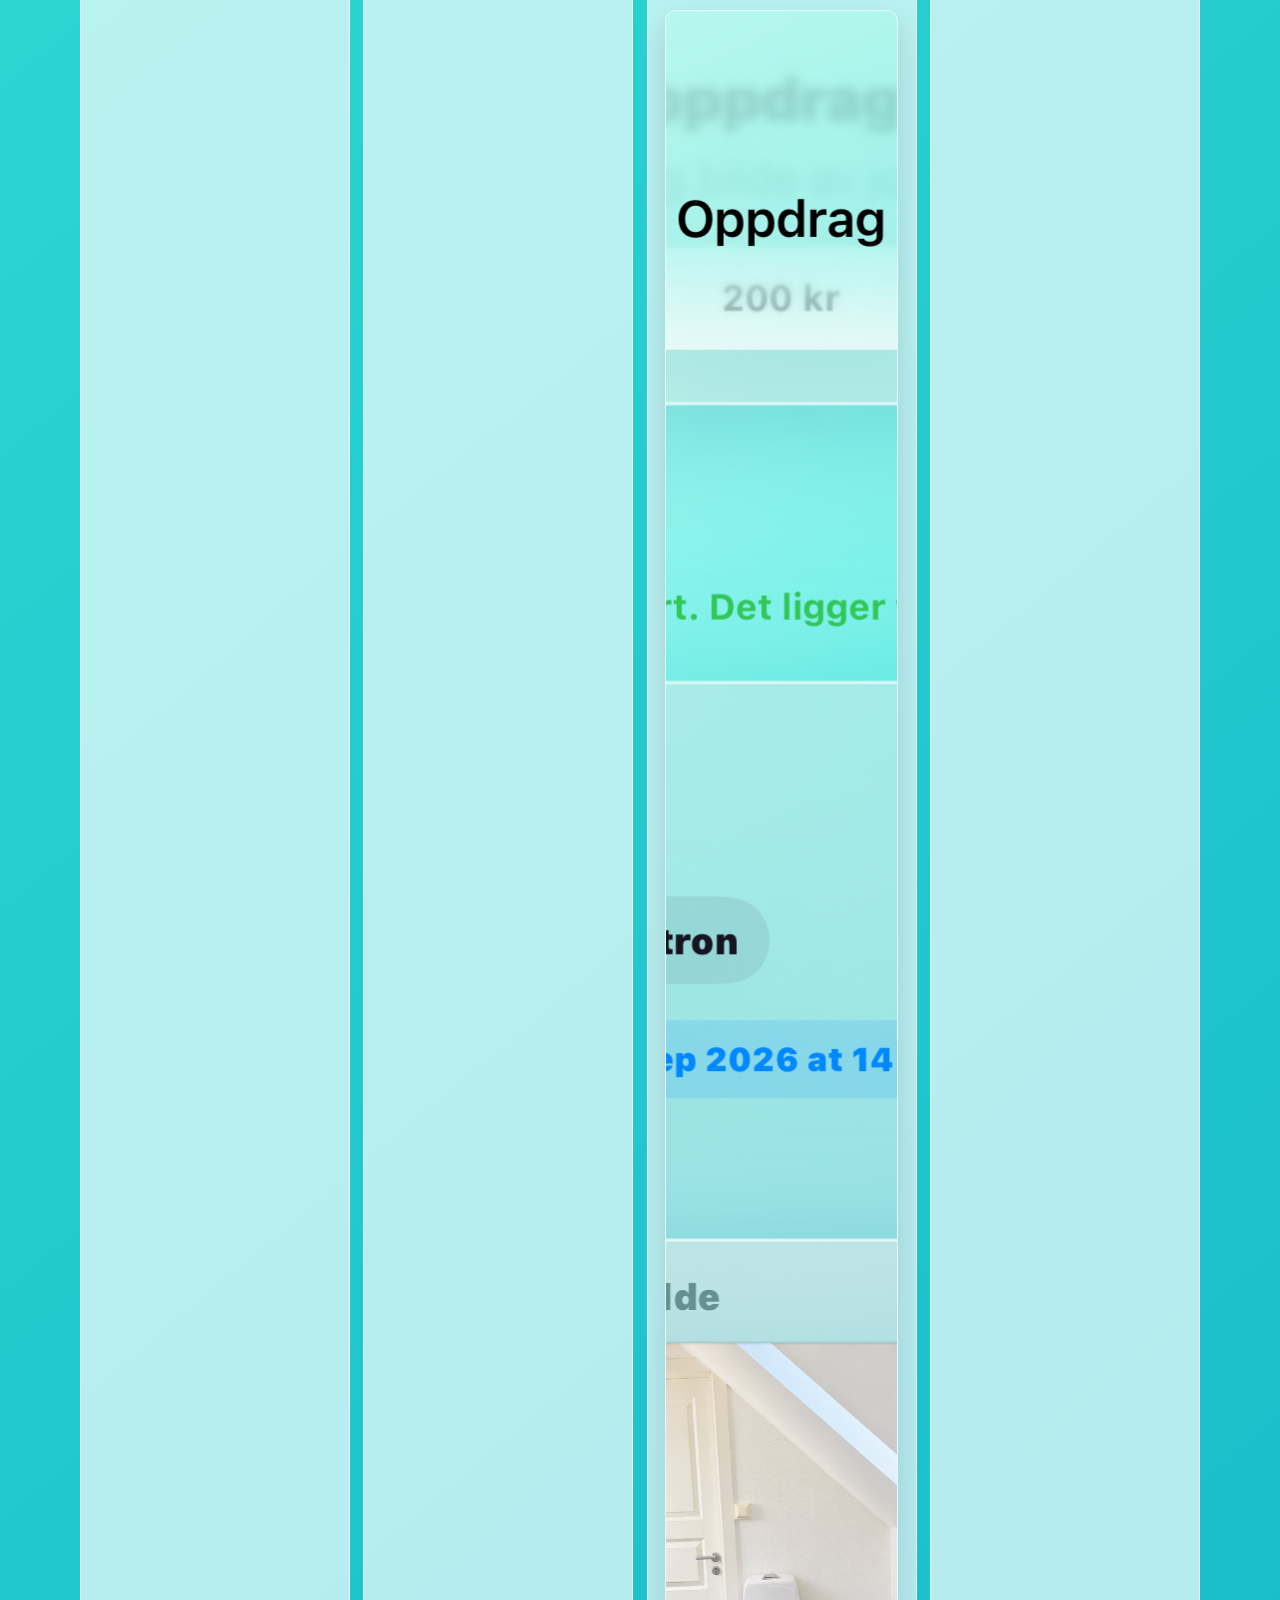
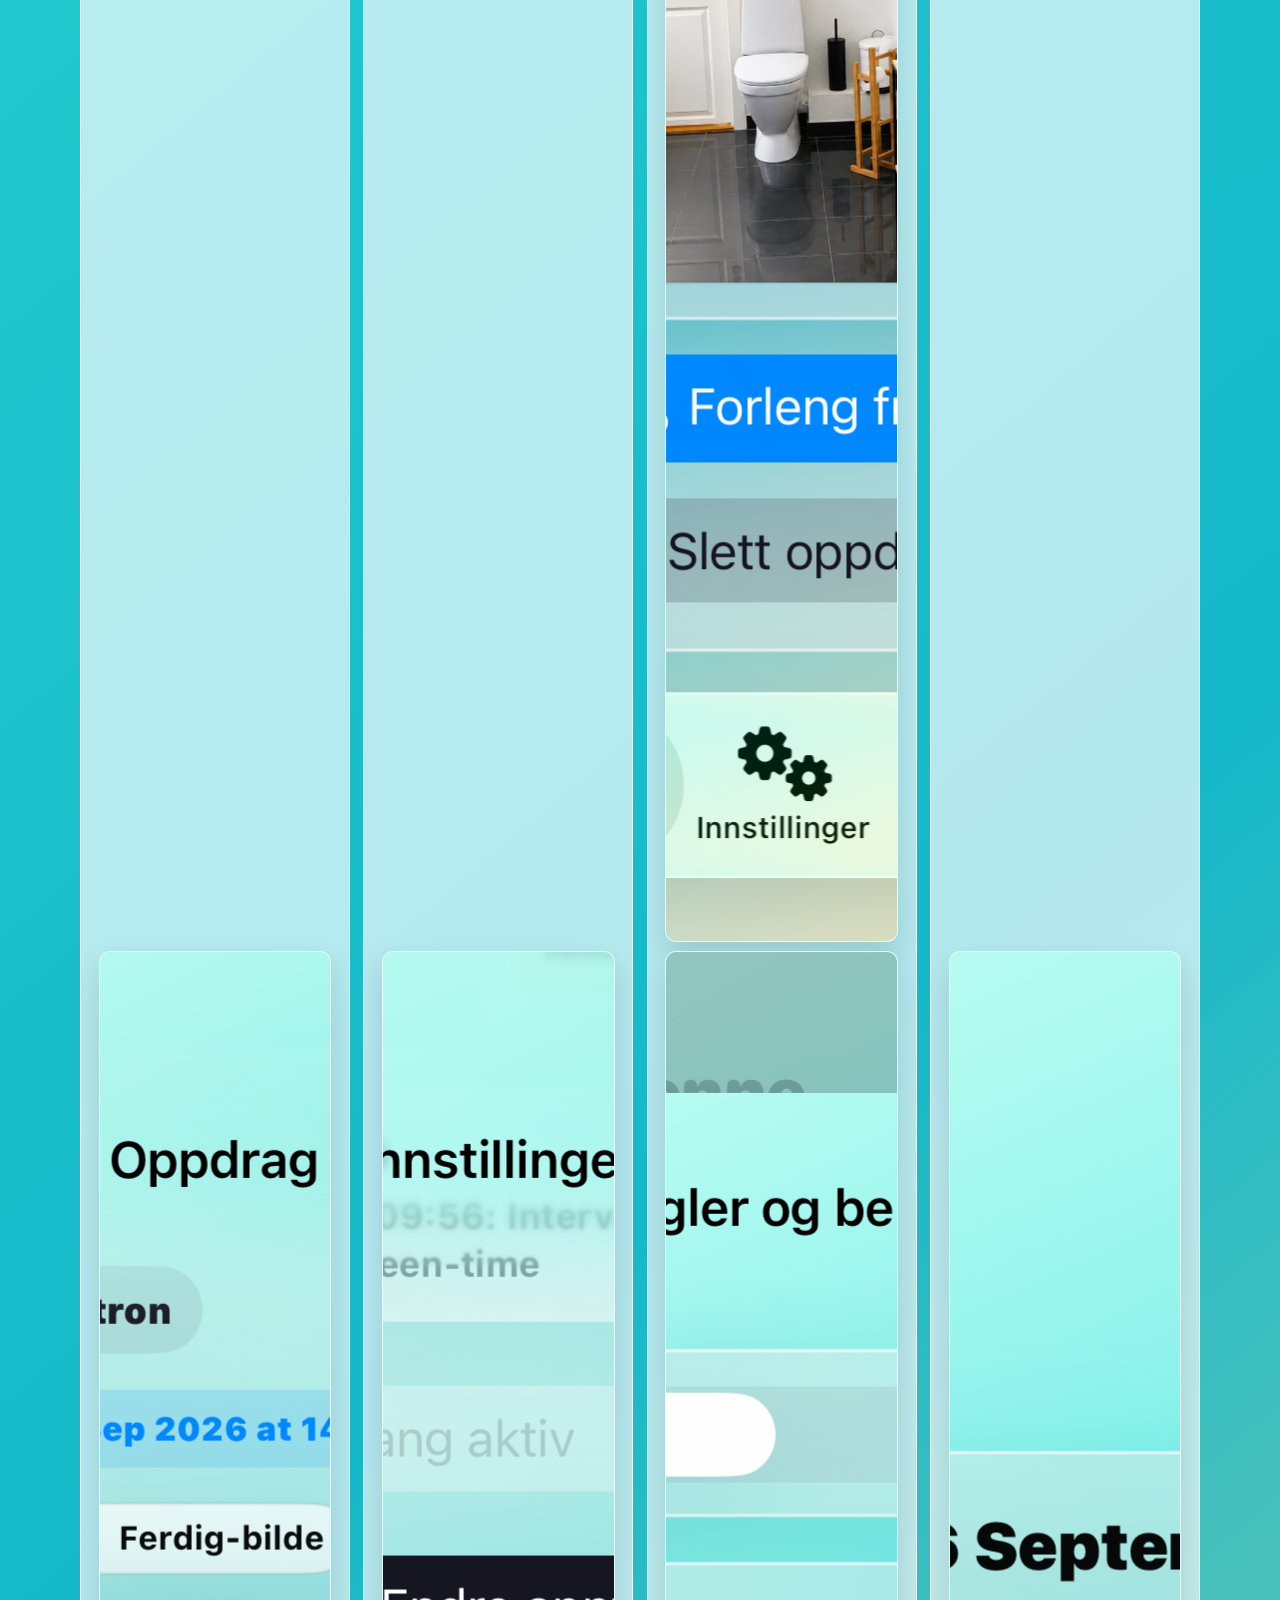
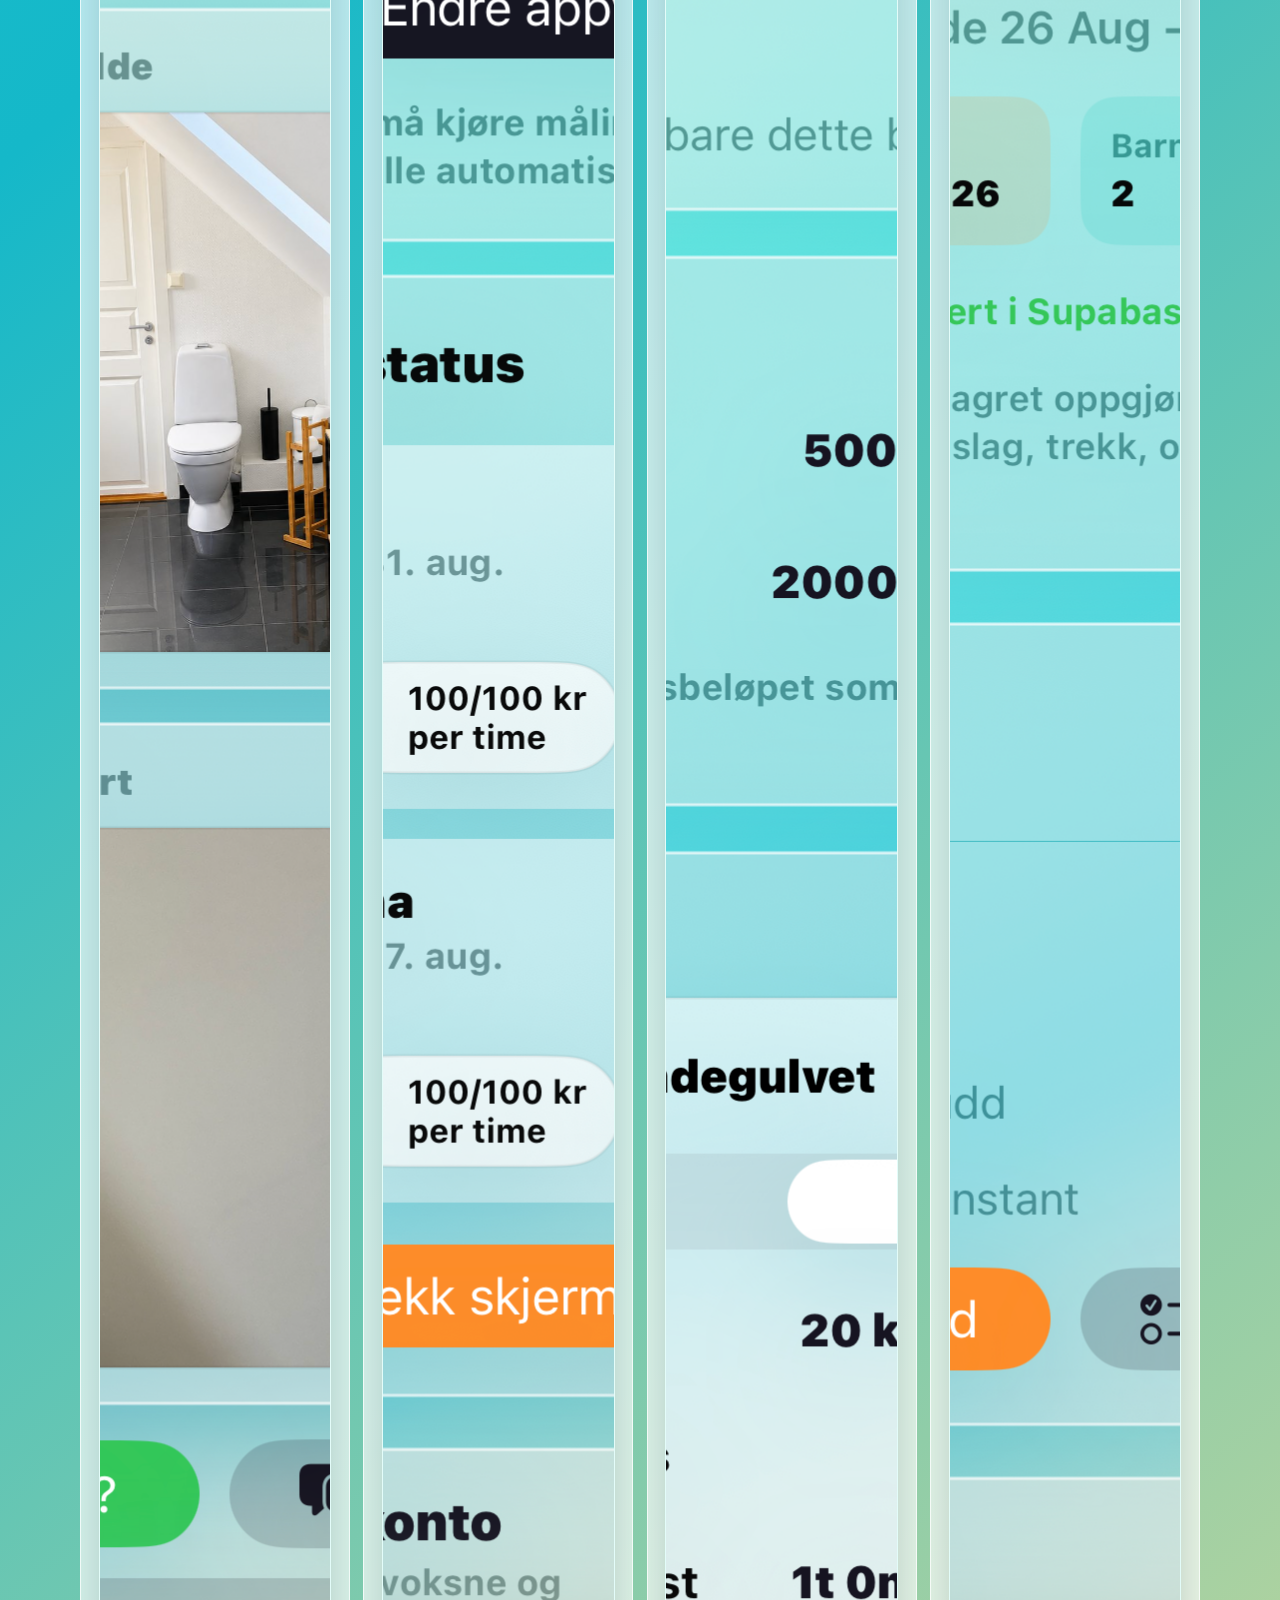
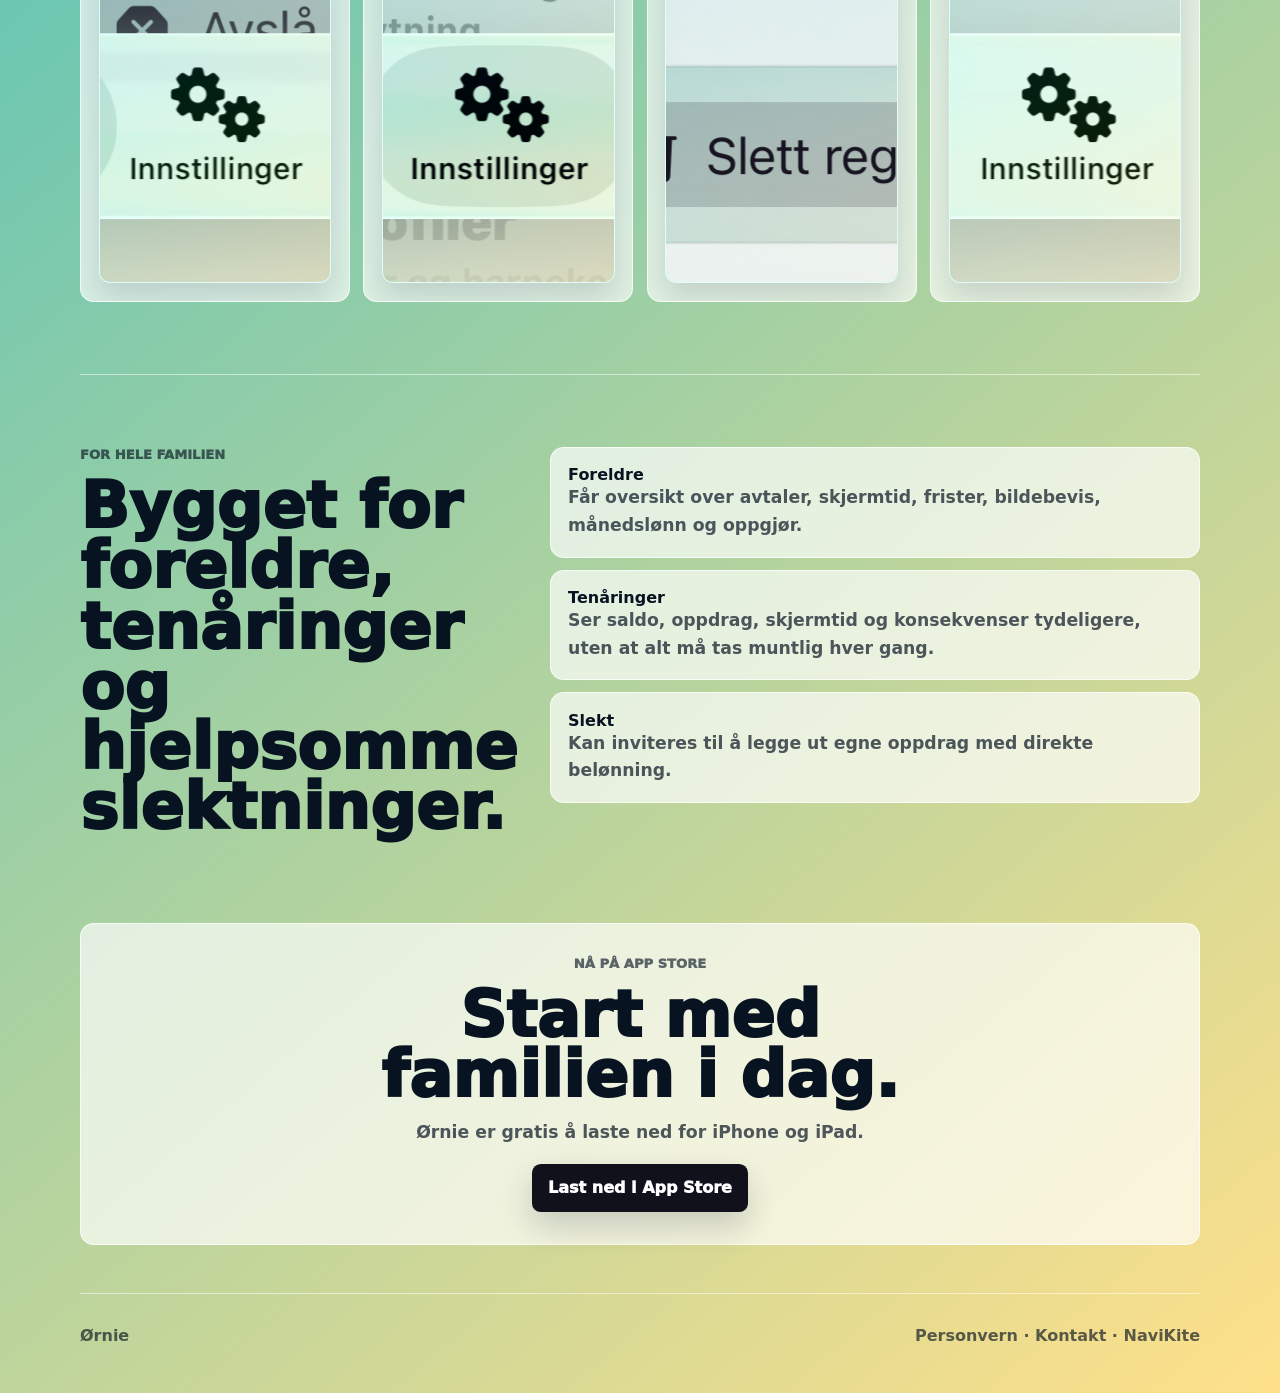
==== commit 984f933b: "Refine Ornie hero logo crop" ====
--- a/ornie/index.html
+++ b/ornie/index.html
@@ -6,7 +6,7 @@
     <title>Ørnie - økonomistyring for tenåringsfamilier</title>
     <meta name="description" content="Ørnie hjelper familier med tenåringer å holde oversikt på ansvar, skjermtid, oppdrag, månedslønn og penger." />
     <link rel="canonical" href="https://navikite.com/ornie/" />
-    <!-- Build marker: 2026-08-31 hero-logo-refresh -->
+    <!-- Build marker: 2026-08-31 hero-logo-crop-refine -->
     <style>
       :root { --ink:#071321; --aqua:#36e4d5; --teal:#15b8c9; --sun:#ffe08a; --line:rgba(255,255,255,.7); --panel:rgba(255,255,255,.68); --max:1120px; }
       * { box-sizing:border-box; }
@@ -27,7 +27,7 @@
       h1 { margin:0; }
       .sr-only { position:absolute; width:1px; height:1px; padding:0; margin:-1px; overflow:hidden; clip:rect(0,0,0,0); white-space:nowrap; border:0; }
       .hero-lockup { display:grid; justify-items:center; width:100%; margin:.2rem 0 1.1rem; }
-      .app-logo-crop { width:min(21rem,82vw); aspect-ratio:1.05; margin:0 auto; background-image:url('/assets/IMG_1678.png'); background-repeat:no-repeat; background-size:43rem auto; background-position:center 18%; filter:drop-shadow(0 .85rem 1.25rem rgba(7,19,33,.14)); }
+      .app-logo-crop { width:min(21.5rem,84vw); aspect-ratio:.82; margin:0 auto; background-image:url('/assets/IMG_1678.png'); background-repeat:no-repeat; background-size:43rem auto; background-position:center 16.8%; border-radius:2rem; filter:drop-shadow(0 .85rem 1.25rem rgba(7,19,33,.14)); -webkit-mask-image:radial-gradient(ellipse at center,#000 58%,rgba(0,0,0,.9) 70%,rgba(0,0,0,.25) 90%,transparent 100%); mask-image:radial-gradient(ellipse at center,#000 58%,rgba(0,0,0,.9) 70%,rgba(0,0,0,.25) 90%,transparent 100%); }
       h2 { margin-bottom:.85rem; font-size:clamp(2.1rem,5vw,4.4rem); line-height:.94; font-weight:1000; }
       .lead,.section-copy,.feature p,.person span { color:rgba(7,19,33,.7); font-size:1.08rem; line-height:1.58; font-weight:720; }
       .lead { max-width:42rem; font-size:clamp(1.15rem,2.1vw,1.42rem); }
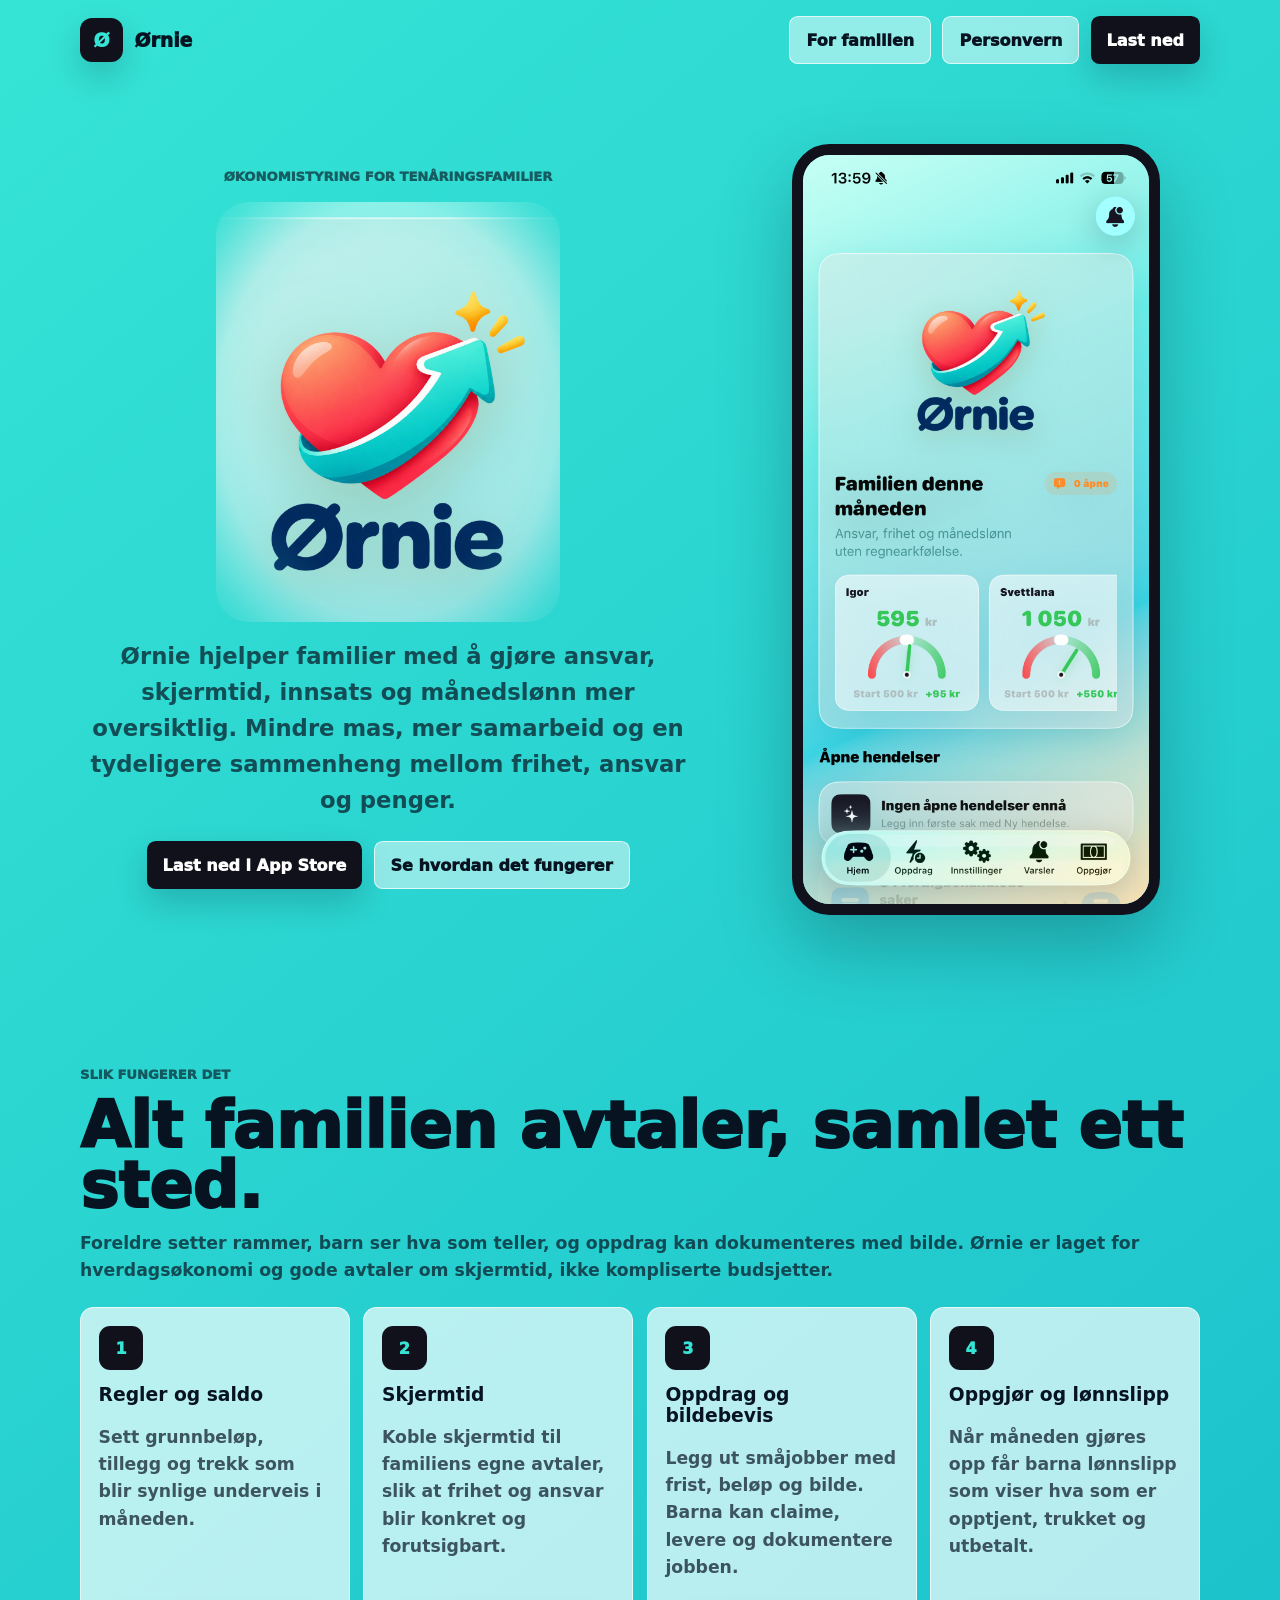
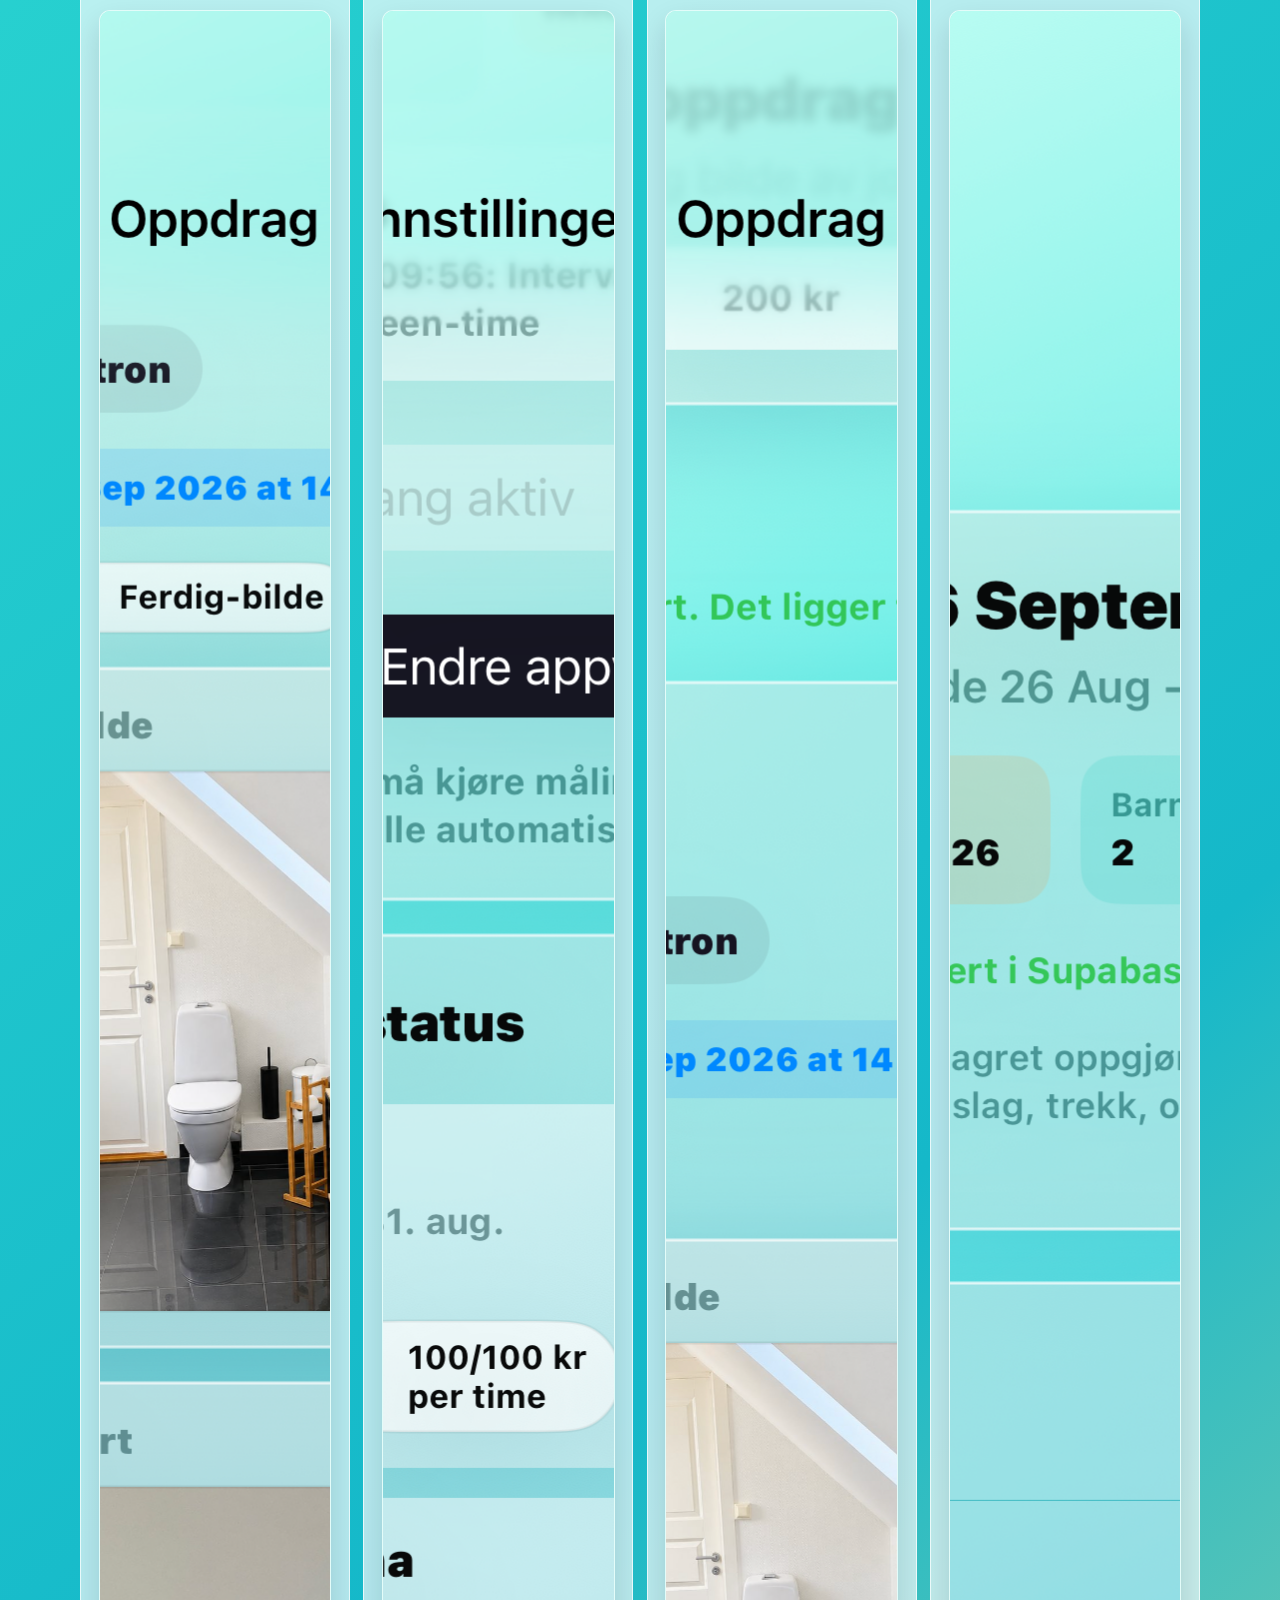
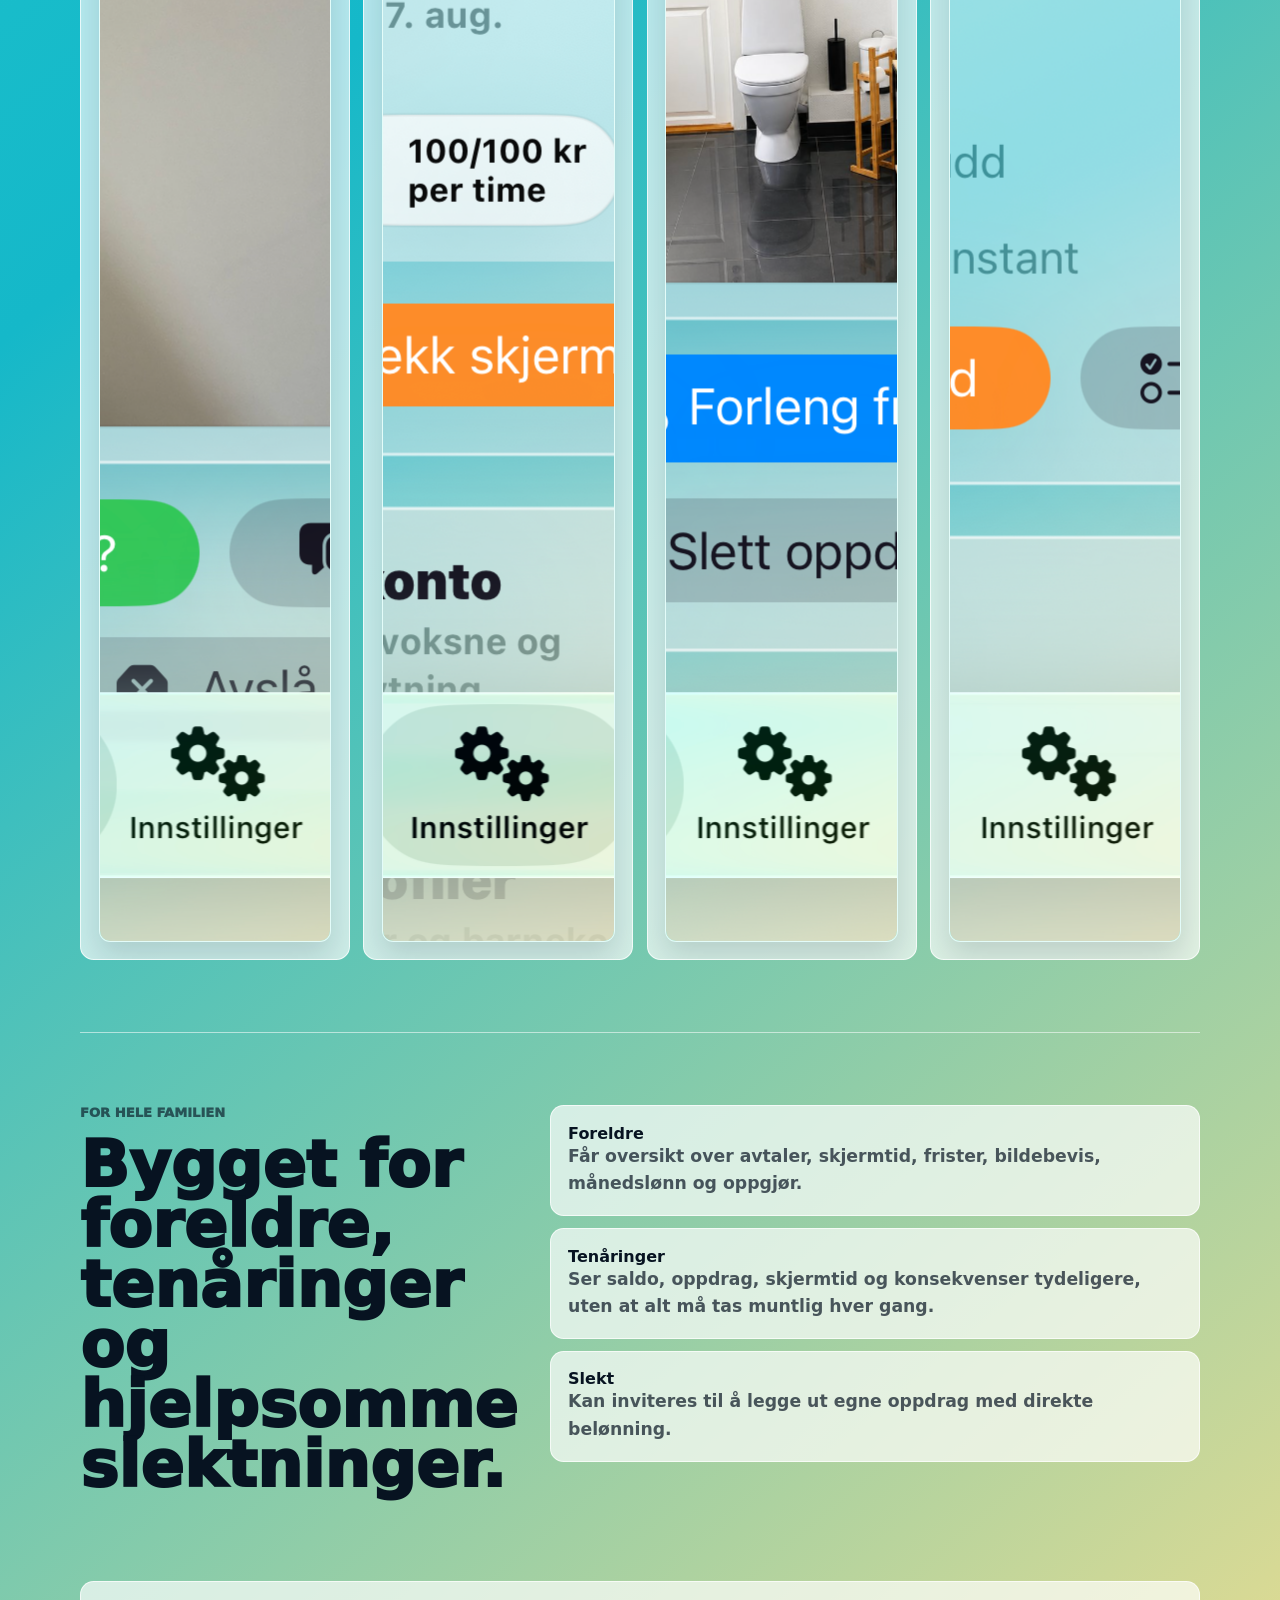
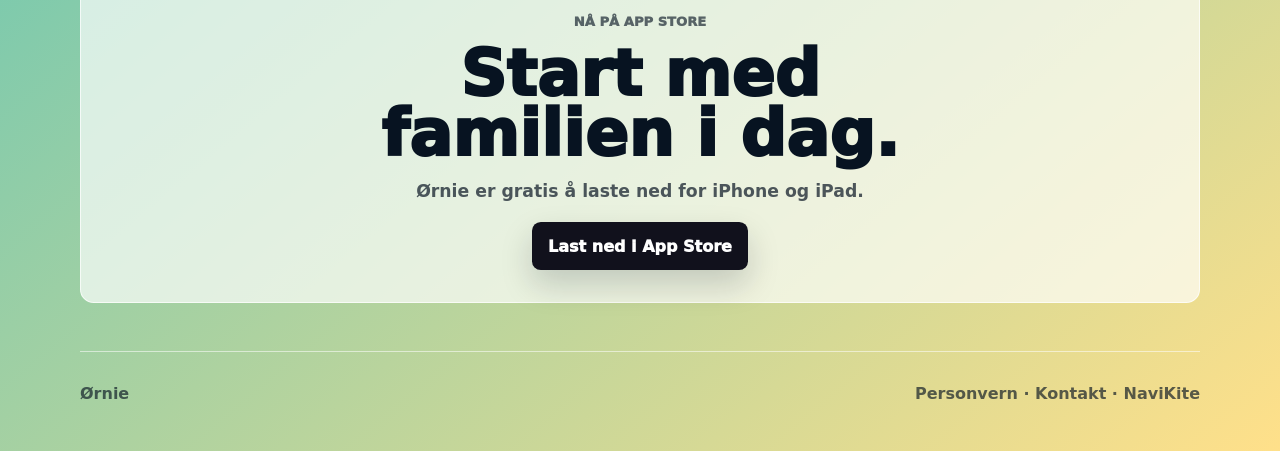
==== commit fdc6a551: "Simplify Ornie tasks screenshot card" ====
--- a/ornie/index.html
+++ b/ornie/index.html
@@ -6,7 +6,7 @@
     <title>Ørnie - økonomistyring for tenåringsfamilier</title>
     <meta name="description" content="Ørnie hjelper familier med tenåringer å holde oversikt på ansvar, skjermtid, oppdrag, månedslønn og penger." />
     <link rel="canonical" href="https://navikite.com/ornie/" />
-    <!-- Build marker: 2026-08-31 hero-logo-crop-refine -->
+    <!-- Build marker: 2026-08-31 simplify-task-card -->
     <style>
       :root { --ink:#071321; --aqua:#36e4d5; --teal:#15b8c9; --sun:#ffe08a; --line:rgba(255,255,255,.7); --panel:rgba(255,255,255,.68); --max:1120px; }
       * { box-sizing:border-box; }
@@ -79,7 +79,7 @@
         <div class="grid">
           <article class="feature"><span class="icon">1</span><h3>Regler og saldo</h3><p>Sett grunnbeløp, tillegg og trekk som blir synlige underveis i måneden.</p><div class="feature-shot"><img src="/assets/IMG_1682.png" alt="Regler og beløp i Ørnie" width="1170" height="2532" loading="lazy" /></div></article>
           <article class="feature"><span class="icon">2</span><h3>Skjermtid</h3><p>Koble skjermtid til familiens egne avtaler, slik at frihet og ansvar blir konkret og forutsigbart.</p><div class="feature-shot"><img src="/assets/IMG_1684.png" alt="Skjermtidstatus i Ørnie" width="1170" height="2532" loading="lazy" /></div></article>
-          <article class="feature"><span class="icon">3</span><h3>Oppdrag og bildebevis</h3><p>Legg ut småjobber med frist, beløp og bilde. Barna kan claime, levere og dokumentere jobben.</p><div class="feature-shot"><img src="/assets/IMG_1679.png" alt="Oppdrag med frist og bilde i Ørnie" width="1170" height="2532" loading="lazy" /><img src="/assets/IMG_1681.png" alt="Bildebevis og godkjenning i Ørnie" width="1170" height="2532" loading="lazy" /></div></article>
+          <article class="feature"><span class="icon">3</span><h3>Oppdrag og bildebevis</h3><p>Legg ut småjobber med frist, beløp og bilde. Barna kan claime, levere og dokumentere jobben.</p><div class="feature-shot"><img src="/assets/IMG_1679.png" alt="Oppdrag med frist og bilde i Ørnie" width="1170" height="2532" loading="lazy" /></div></article>
           <article class="feature"><span class="icon">4</span><h3>Oppgjør og lønnslipp</h3><p>Når måneden gjøres opp får barna lønnslipp som viser hva som er opptjent, trukket og utbetalt.</p><div class="feature-shot"><img src="/assets/IMG_1680.png" alt="Månedsoppgjør i Ørnie" width="1170" height="2532" loading="lazy" /></div></article>
         </div>
       </section>
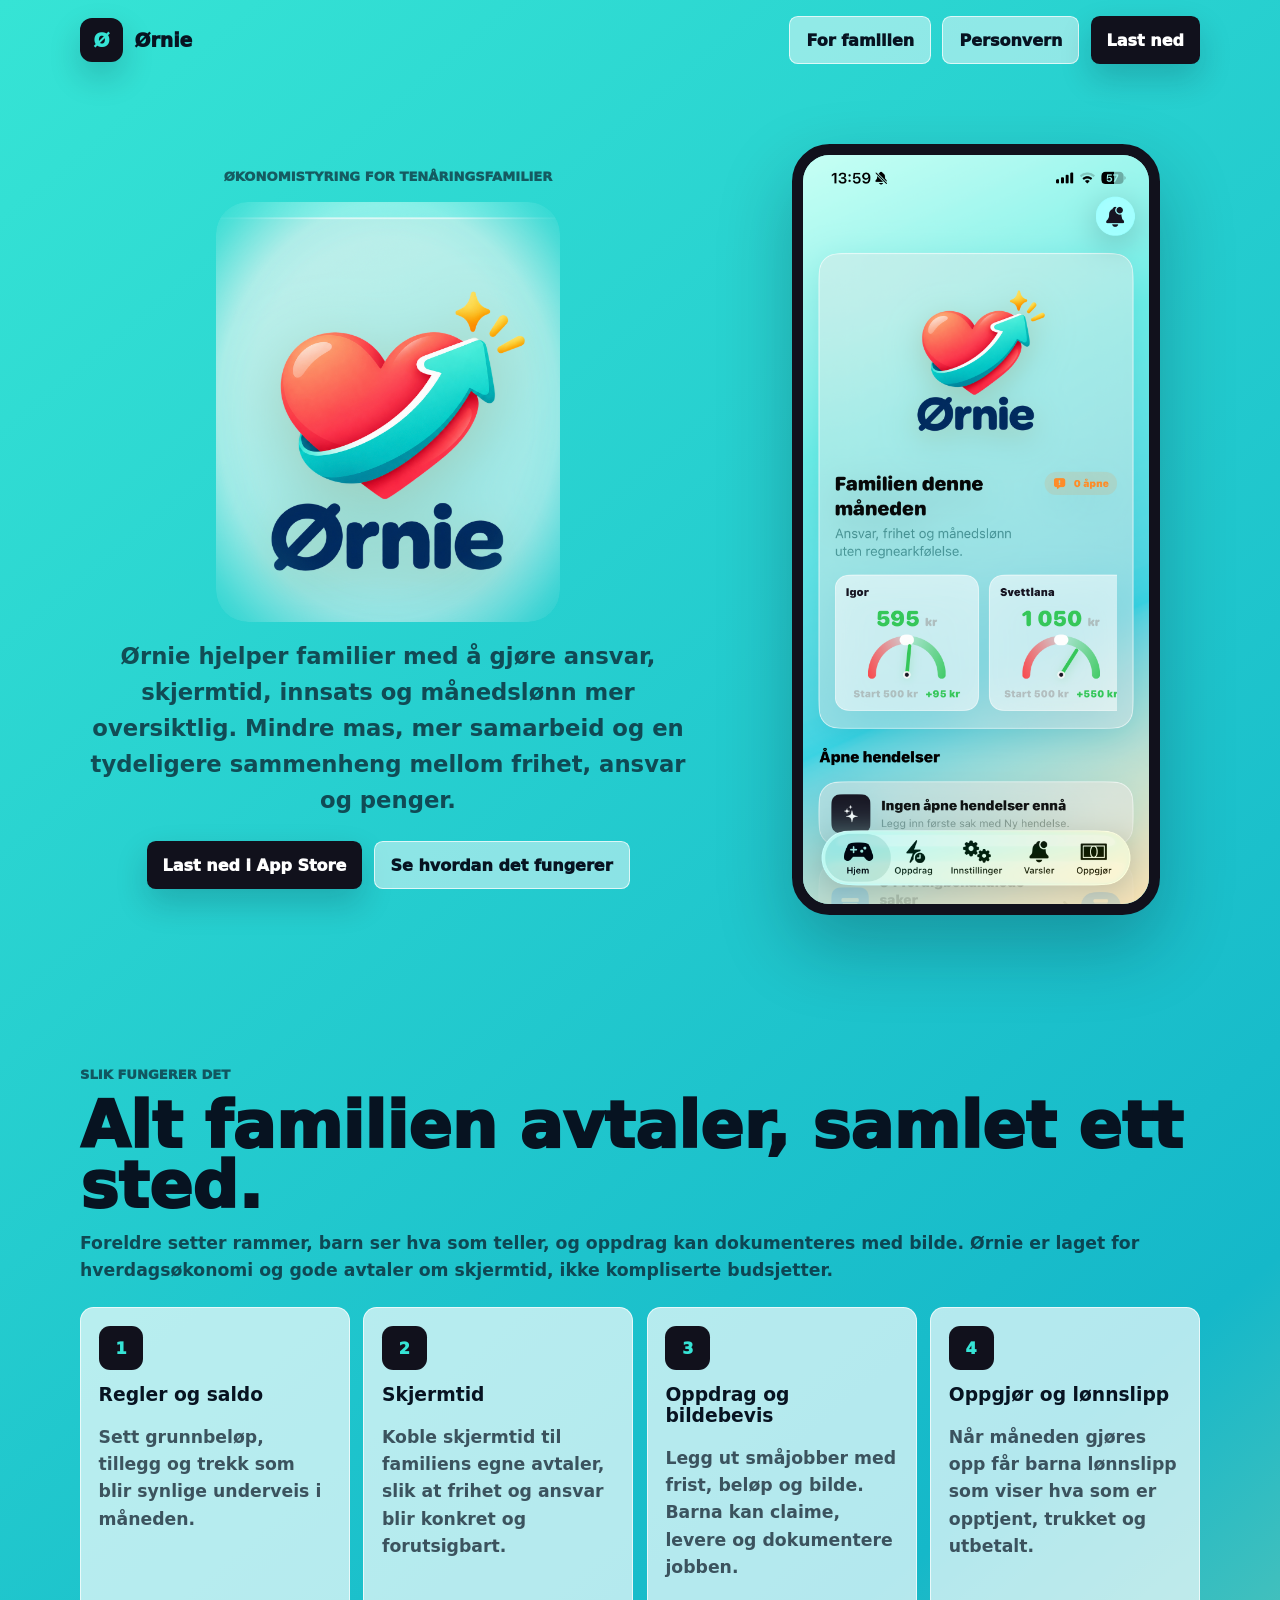
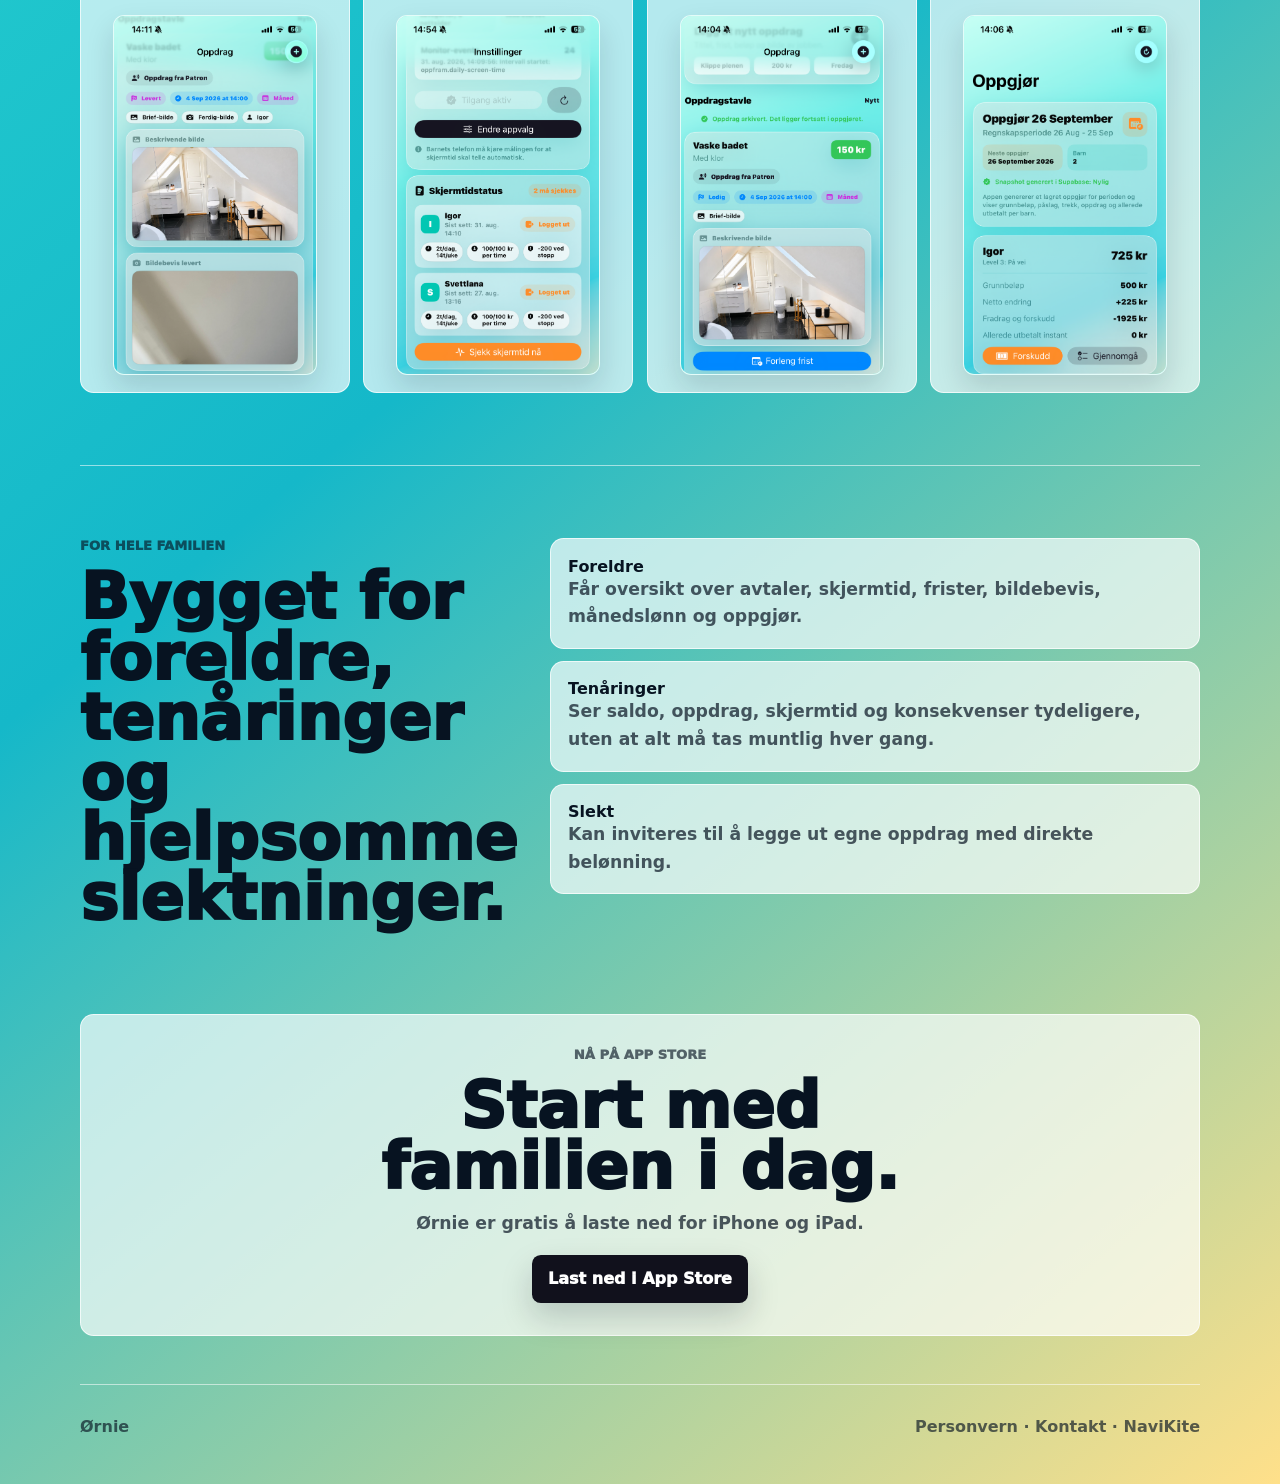
==== commit 2a100102: "Improve Ornie feature screenshots on desktop" ====
--- a/ornie/index.html
+++ b/ornie/index.html
@@ -6,7 +6,7 @@
     <title>Ørnie - økonomistyring for tenåringsfamilier</title>
     <meta name="description" content="Ørnie hjelper familier med tenåringer å holde oversikt på ansvar, skjermtid, oppdrag, månedslønn og penger." />
     <link rel="canonical" href="https://navikite.com/ornie/" />
-    <!-- Build marker: 2026-08-31 simplify-task-card -->
+    <!-- Build marker: 2026-08-31 desktop-feature-shots -->
     <style>
       :root { --ink:#071321; --aqua:#36e4d5; --teal:#15b8c9; --sun:#ffe08a; --line:rgba(255,255,255,.7); --panel:rgba(255,255,255,.68); --max:1120px; }
       * { box-sizing:border-box; }
@@ -50,6 +50,7 @@
       .cta .actions { justify-content:center; }
       .footer { display:flex; justify-content:space-between; gap:1rem; padding:2rem 0 3rem; border-top:1px solid rgba(255,255,255,.55); color:rgba(7,19,33,.66); font-weight:850; }
       .footer a { text-decoration:none; } .footer a:hover { text-decoration:underline; }
+      @media (min-width:861px){ .feature-shot{place-items:center;padding-top:1rem}.feature-shot img{width:min(100%,12.75rem);max-height:22.5rem;object-fit:cover;object-position:top center} }
       @media (max-width:860px){ .header,.footer{align-items:flex-start;flex-direction:column}.hero,.people{min-height:auto;grid-template-columns:1fr}.phone{margin:0 auto}.grid{grid-template-columns:repeat(2,minmax(0,1fr))} }
       @media (max-width:560px){ .nav,.actions{width:100%;flex-direction:column;align-items:stretch}.button{width:100%}.app-logo-crop{width:min(18rem,88vw);background-size:37rem auto}.grid{grid-template-columns:1fr}.feature-shot img{max-height:32rem} }
     </style>
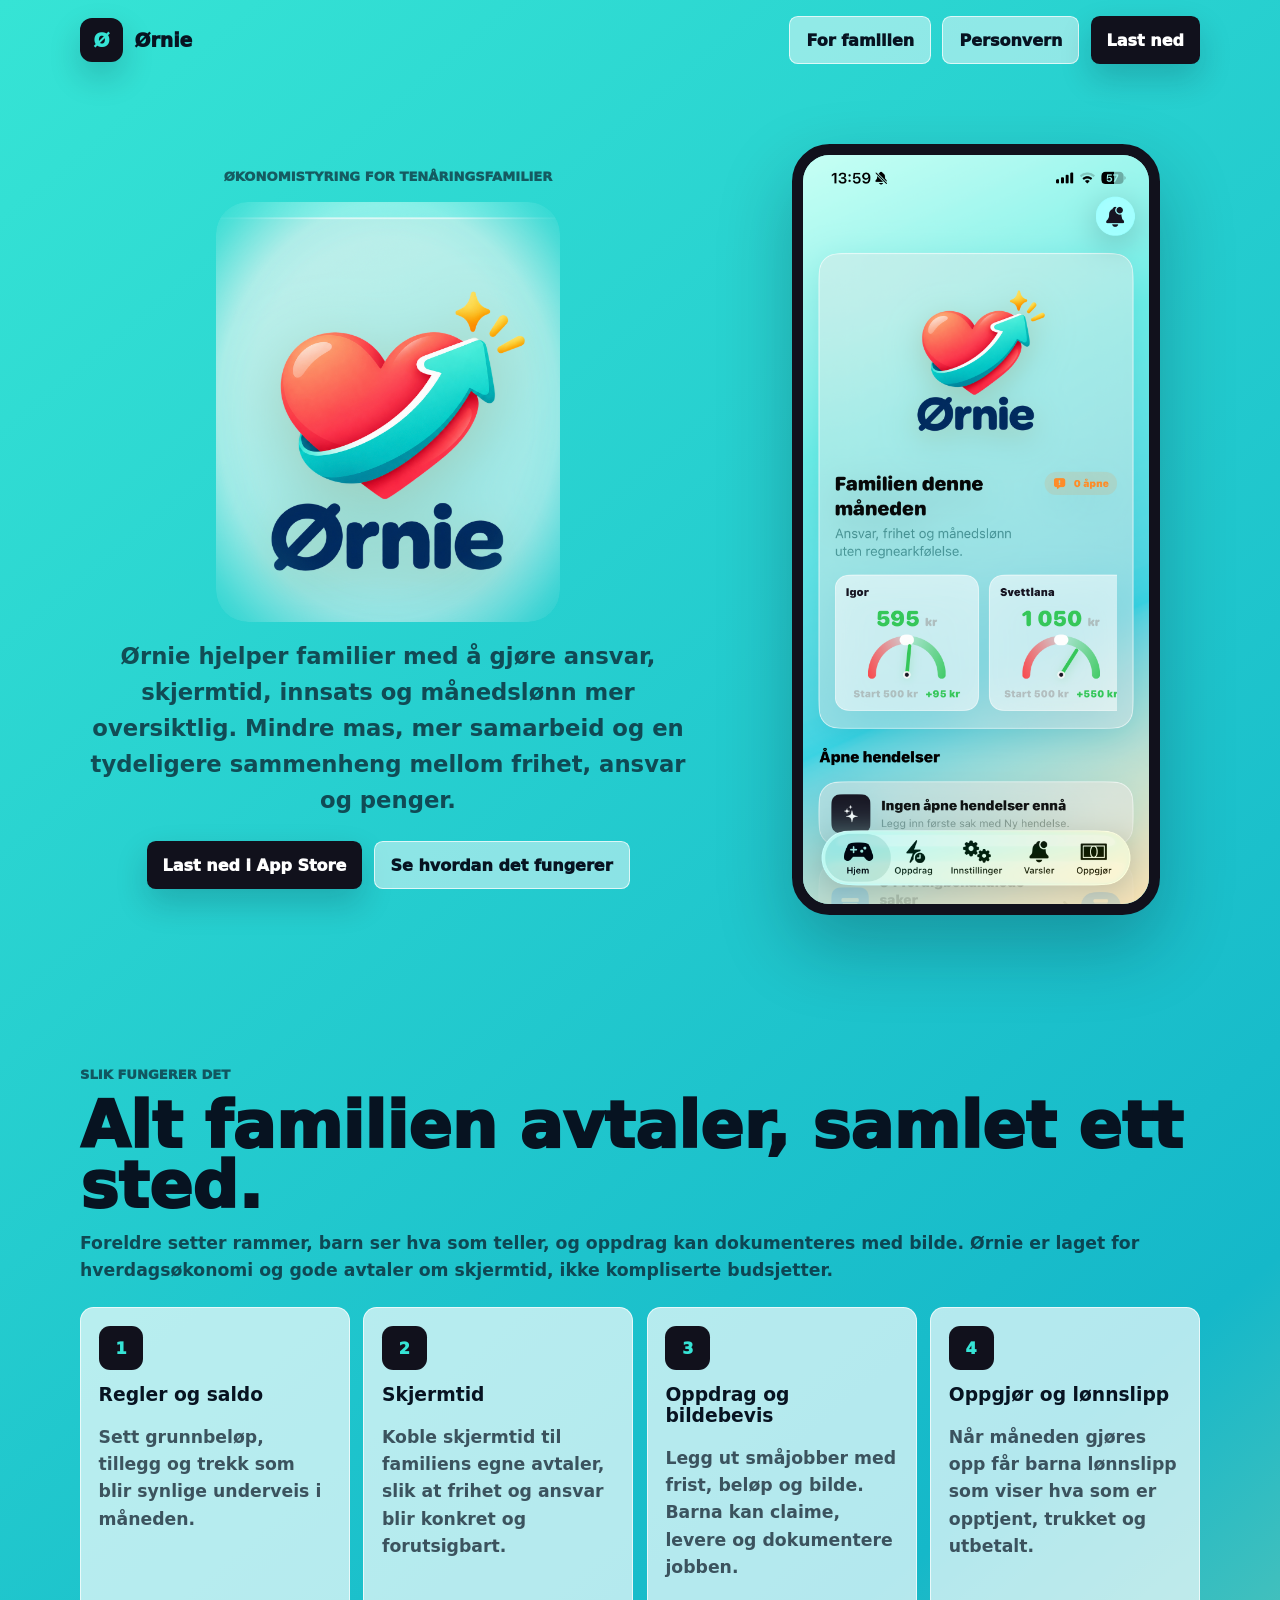
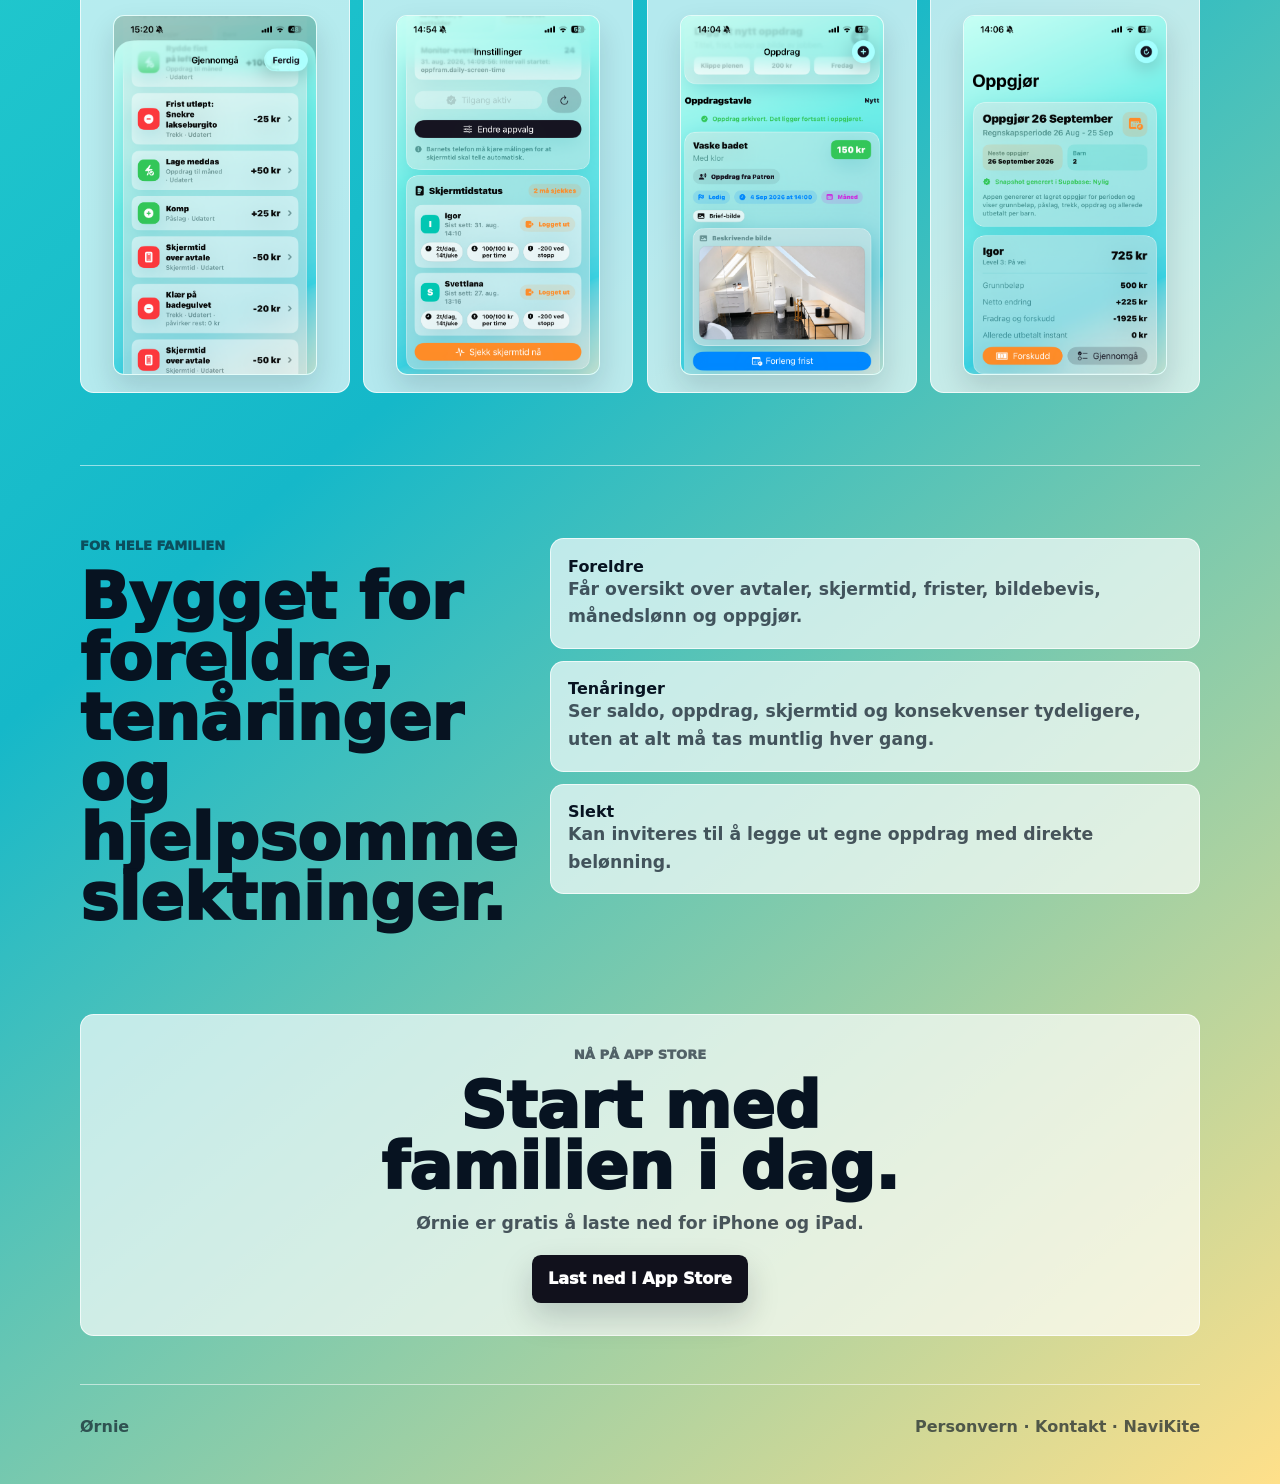
==== commit 55ecf3d0: "Update Ornie rules screenshot" ====
--- a/ornie/index.html
+++ b/ornie/index.html
@@ -6,7 +6,7 @@
     <title>Ørnie - økonomistyring for tenåringsfamilier</title>
     <meta name="description" content="Ørnie hjelper familier med tenåringer å holde oversikt på ansvar, skjermtid, oppdrag, månedslønn og penger." />
     <link rel="canonical" href="https://navikite.com/ornie/" />
-    <!-- Build marker: 2026-08-31 desktop-feature-shots -->
+    <!-- Build marker: 2026-08-31 rules-screenshot-refresh -->
     <style>
       :root { --ink:#071321; --aqua:#36e4d5; --teal:#15b8c9; --sun:#ffe08a; --line:rgba(255,255,255,.7); --panel:rgba(255,255,255,.68); --max:1120px; }
       * { box-sizing:border-box; }
@@ -78,7 +78,7 @@
       <section id="slik-fungerer-det" class="section">
         <p class="eyebrow">Slik fungerer det</p><h2>Alt familien avtaler, samlet ett sted.</h2><p class="section-copy">Foreldre setter rammer, barn ser hva som teller, og oppdrag kan dokumenteres med bilde. Ørnie er laget for hverdagsøkonomi og gode avtaler om skjermtid, ikke kompliserte budsjetter.</p>
         <div class="grid">
-          <article class="feature"><span class="icon">1</span><h3>Regler og saldo</h3><p>Sett grunnbeløp, tillegg og trekk som blir synlige underveis i måneden.</p><div class="feature-shot"><img src="/assets/IMG_1682.png" alt="Regler og beløp i Ørnie" width="1170" height="2532" loading="lazy" /></div></article>
+          <article class="feature"><span class="icon">1</span><h3>Regler og saldo</h3><p>Sett grunnbeløp, tillegg og trekk som blir synlige underveis i måneden.</p><div class="feature-shot"><img src="/assets/IMG_1687.png" alt="Regler og beløp i Ørnie" width="1170" height="2532" loading="lazy" /></div></article>
           <article class="feature"><span class="icon">2</span><h3>Skjermtid</h3><p>Koble skjermtid til familiens egne avtaler, slik at frihet og ansvar blir konkret og forutsigbart.</p><div class="feature-shot"><img src="/assets/IMG_1684.png" alt="Skjermtidstatus i Ørnie" width="1170" height="2532" loading="lazy" /></div></article>
           <article class="feature"><span class="icon">3</span><h3>Oppdrag og bildebevis</h3><p>Legg ut småjobber med frist, beløp og bilde. Barna kan claime, levere og dokumentere jobben.</p><div class="feature-shot"><img src="/assets/IMG_1679.png" alt="Oppdrag med frist og bilde i Ørnie" width="1170" height="2532" loading="lazy" /></div></article>
           <article class="feature"><span class="icon">4</span><h3>Oppgjør og lønnslipp</h3><p>Når måneden gjøres opp får barna lønnslipp som viser hva som er opptjent, trukket og utbetalt.</p><div class="feature-shot"><img src="/assets/IMG_1680.png" alt="Månedsoppgjør i Ørnie" width="1170" height="2532" loading="lazy" /></div></article>
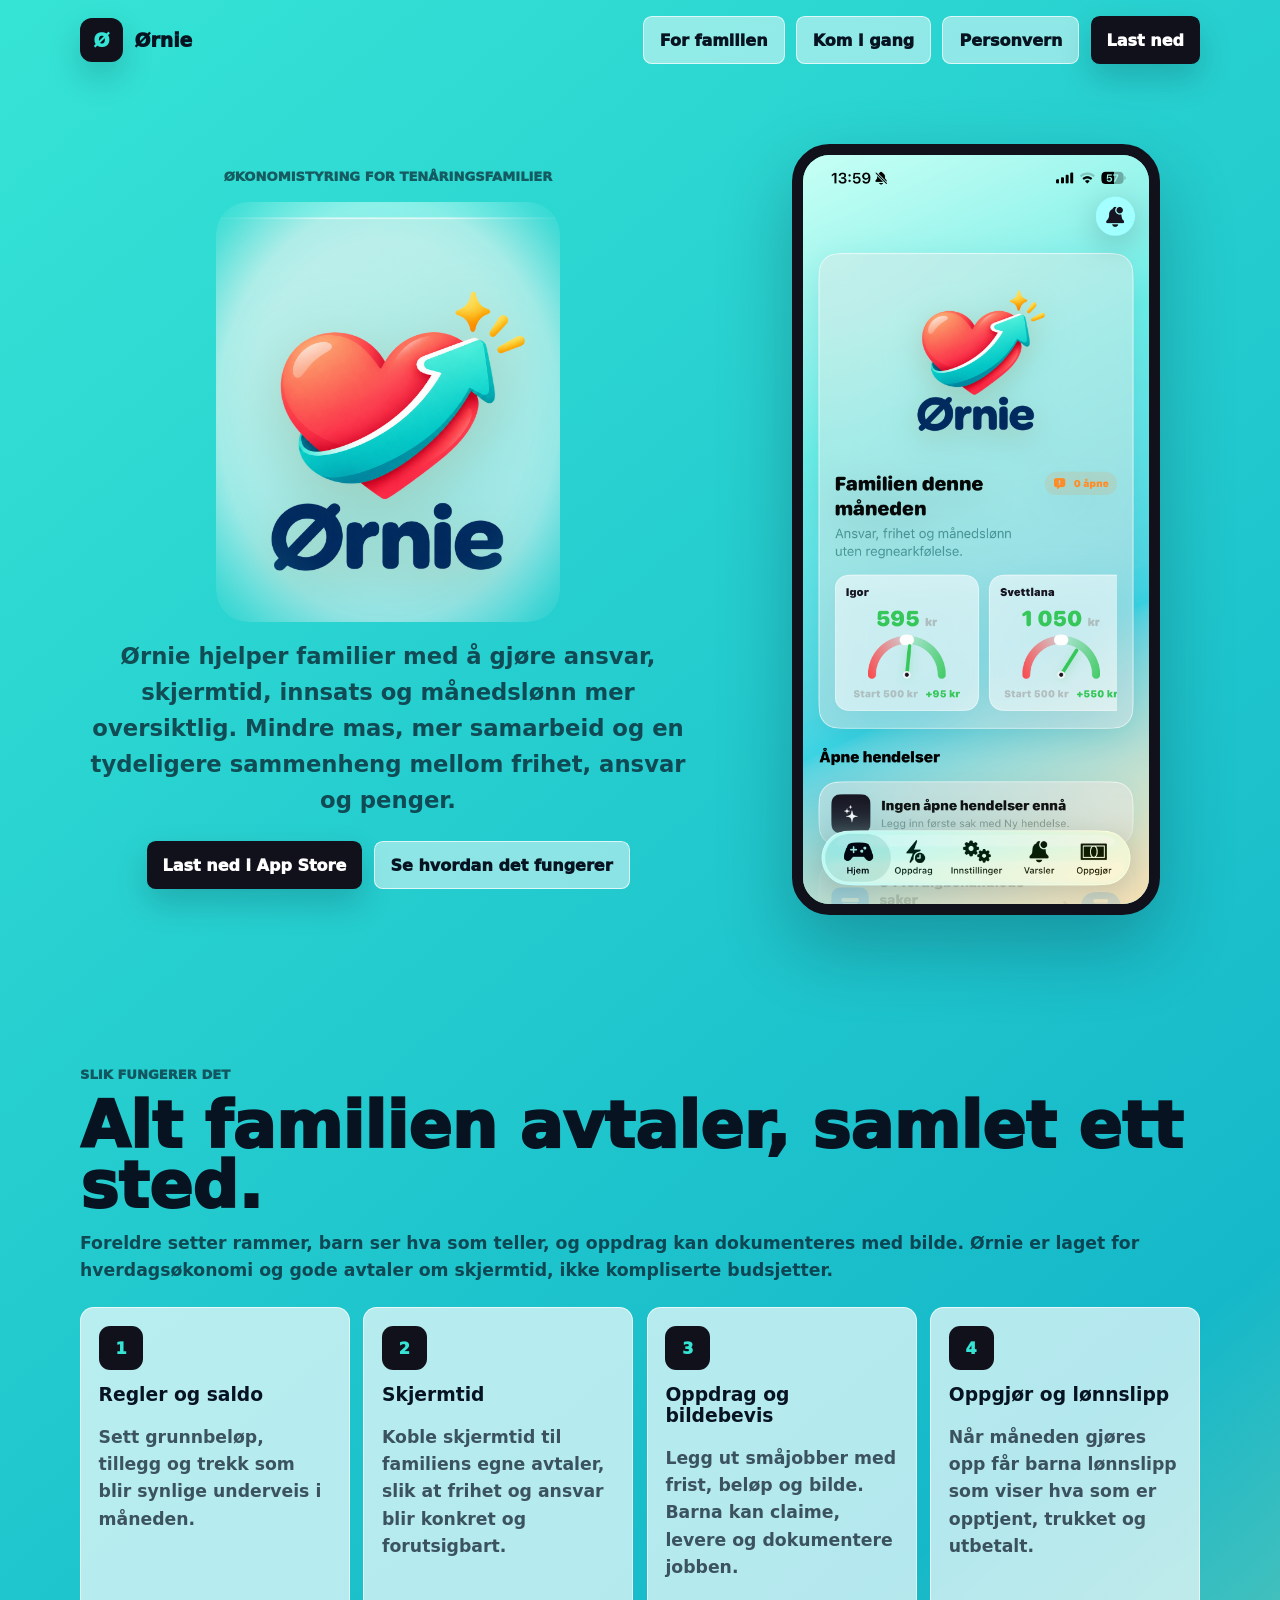
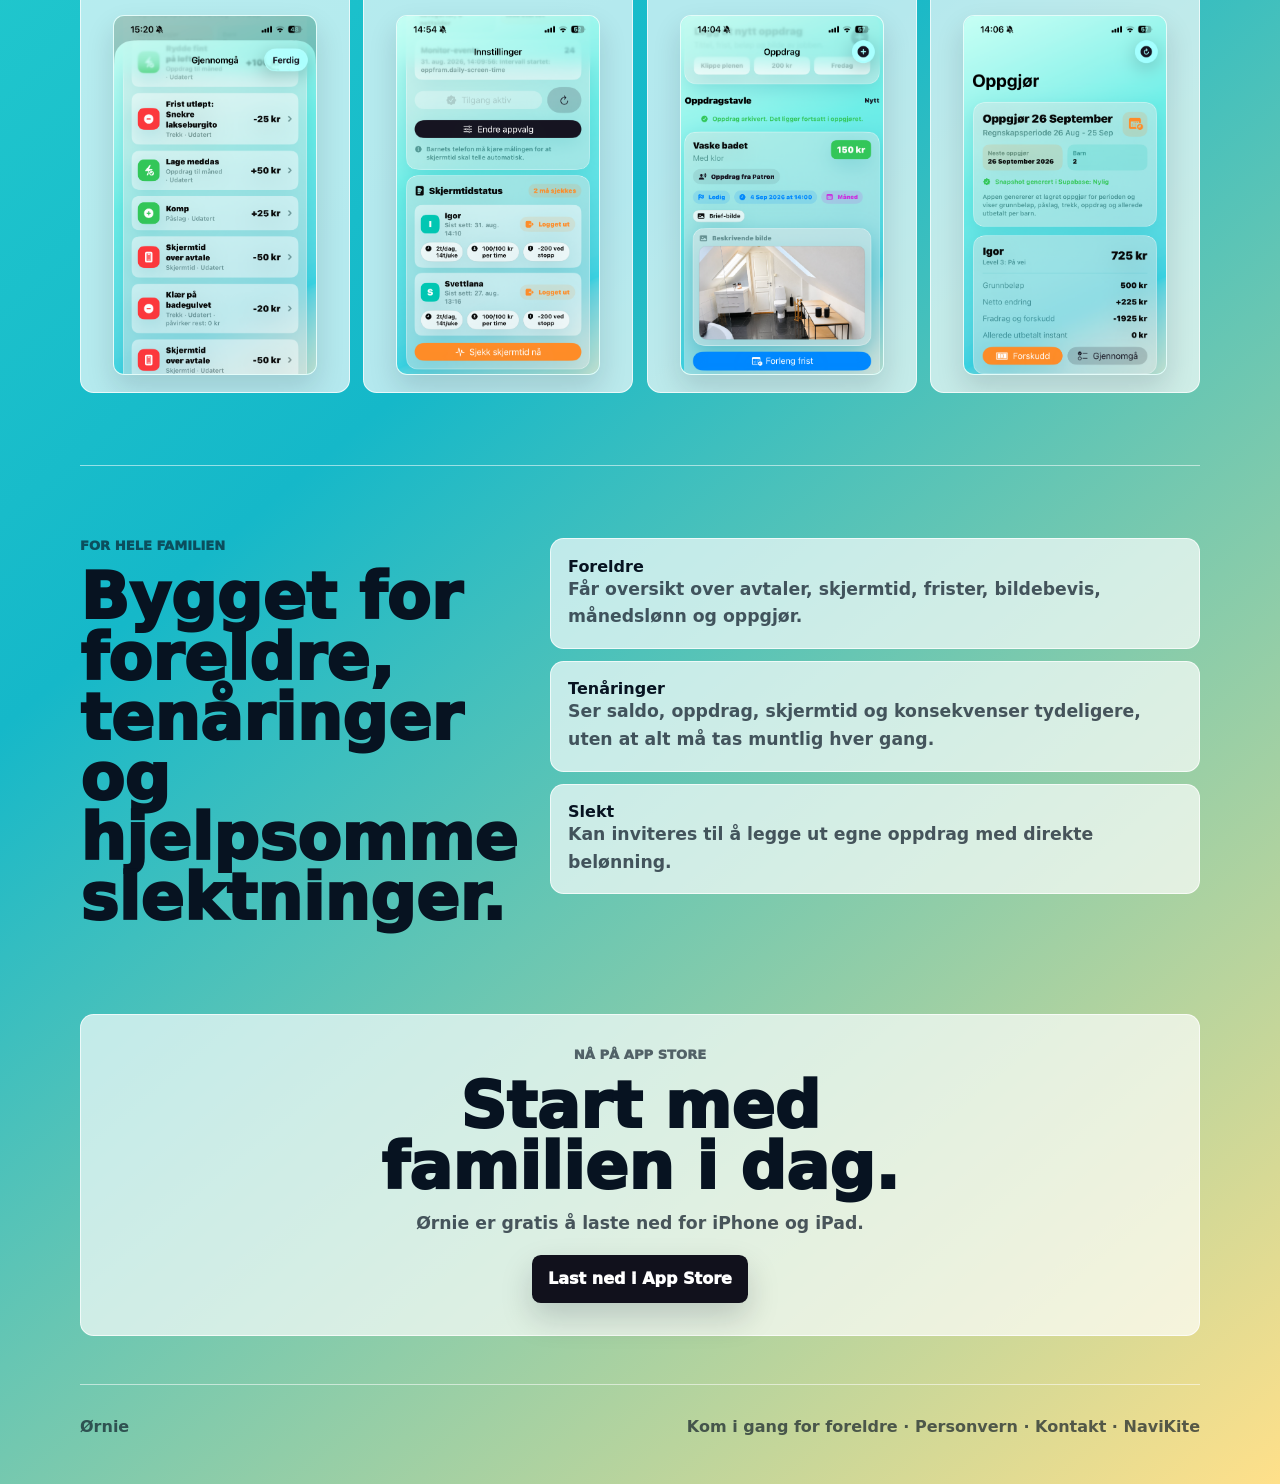
==== commit b7f52b4f: "Add Ornie parent getting started guide" ====
--- a/ornie/index.html
+++ b/ornie/index.html
@@ -58,7 +58,7 @@
   <body>
     <header class="header">
       <a class="brand" href="https://navikite.com/ornie/" aria-label="Ørnie hjem"><span class="mark" aria-hidden="true">Ø</span><span>Ørnie</span></a>
-      <nav class="nav" aria-label="Lenker"><a class="button light" href="#for-familien">For familien</a><a class="button light" href="privacy.html">Personvern</a><a class="button primary" href="https://apps.apple.com/no/app/%C3%B8rnie/id6800534361" target="_blank" rel="noopener">Last ned</a></nav>
+      <nav class="nav" aria-label="Lenker"><a class="button light" href="#for-familien">For familien</a><a class="button light" href="guide.html">Kom i gang</a><a class="button light" href="privacy.html">Personvern</a><a class="button primary" href="https://apps.apple.com/no/app/%C3%B8rnie/id6800534361" target="_blank" rel="noopener">Last ned</a></nav>
     </header>
     <main>
       <section class="hero">
@@ -87,6 +87,6 @@
       <section id="for-familien" class="section people"><div><p class="eyebrow">For hele familien</p><h2>Bygget for foreldre, tenåringer og hjelpsomme slektninger.</h2></div><div class="list"><div class="person"><strong>Foreldre</strong><span>Får oversikt over avtaler, skjermtid, frister, bildebevis, månedslønn og oppgjør.</span></div><div class="person"><strong>Tenåringer</strong><span>Ser saldo, oppdrag, skjermtid og konsekvenser tydeligere, uten at alt må tas muntlig hver gang.</span></div><div class="person"><strong>Slekt</strong><span>Kan inviteres til å legge ut egne oppdrag med direkte belønning.</span></div></div></section>
       <section class="section cta"><p class="eyebrow">Nå på App Store</p><h2>Start med familien i dag.</h2><p class="section-copy">Ørnie er gratis å laste ned for iPhone og iPad.</p><div class="actions"><a class="button primary" href="https://apps.apple.com/no/app/%C3%B8rnie/id6800534361" target="_blank" rel="noopener">Last ned i App Store</a></div></section>
     </main>
-    <footer class="footer"><span>Ørnie</span><span><a href="privacy.html">Personvern</a> · <a href="mailto:earnie@navikite.com">Kontakt</a> · <a href="https://navikite.com/">NaviKite</a></span></footer>
+    <footer class="footer"><span>Ørnie</span><span><a href="guide.html">Kom i gang for foreldre</a> · <a href="privacy.html">Personvern</a> · <a href="mailto:earnie@navikite.com">Kontakt</a> · <a href="https://navikite.com/">NaviKite</a></span></footer>
   </body>
 </html>
